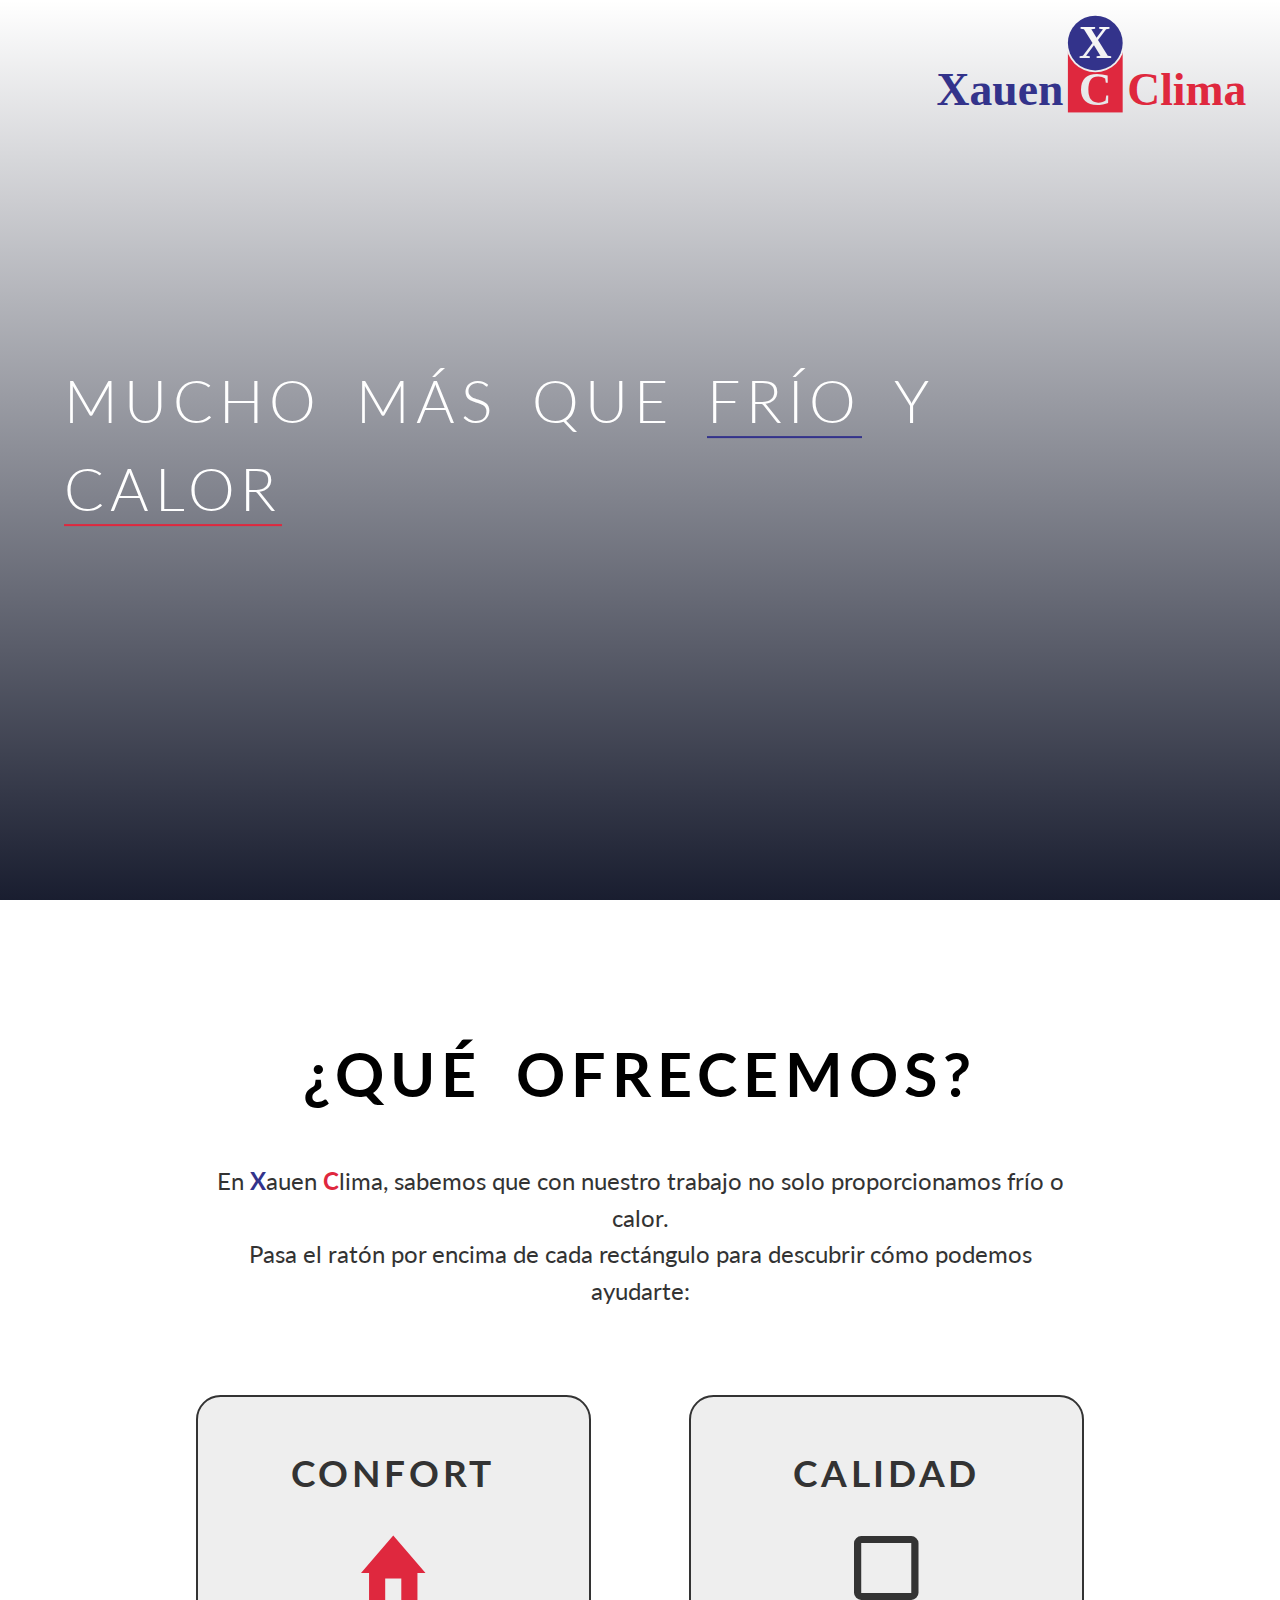
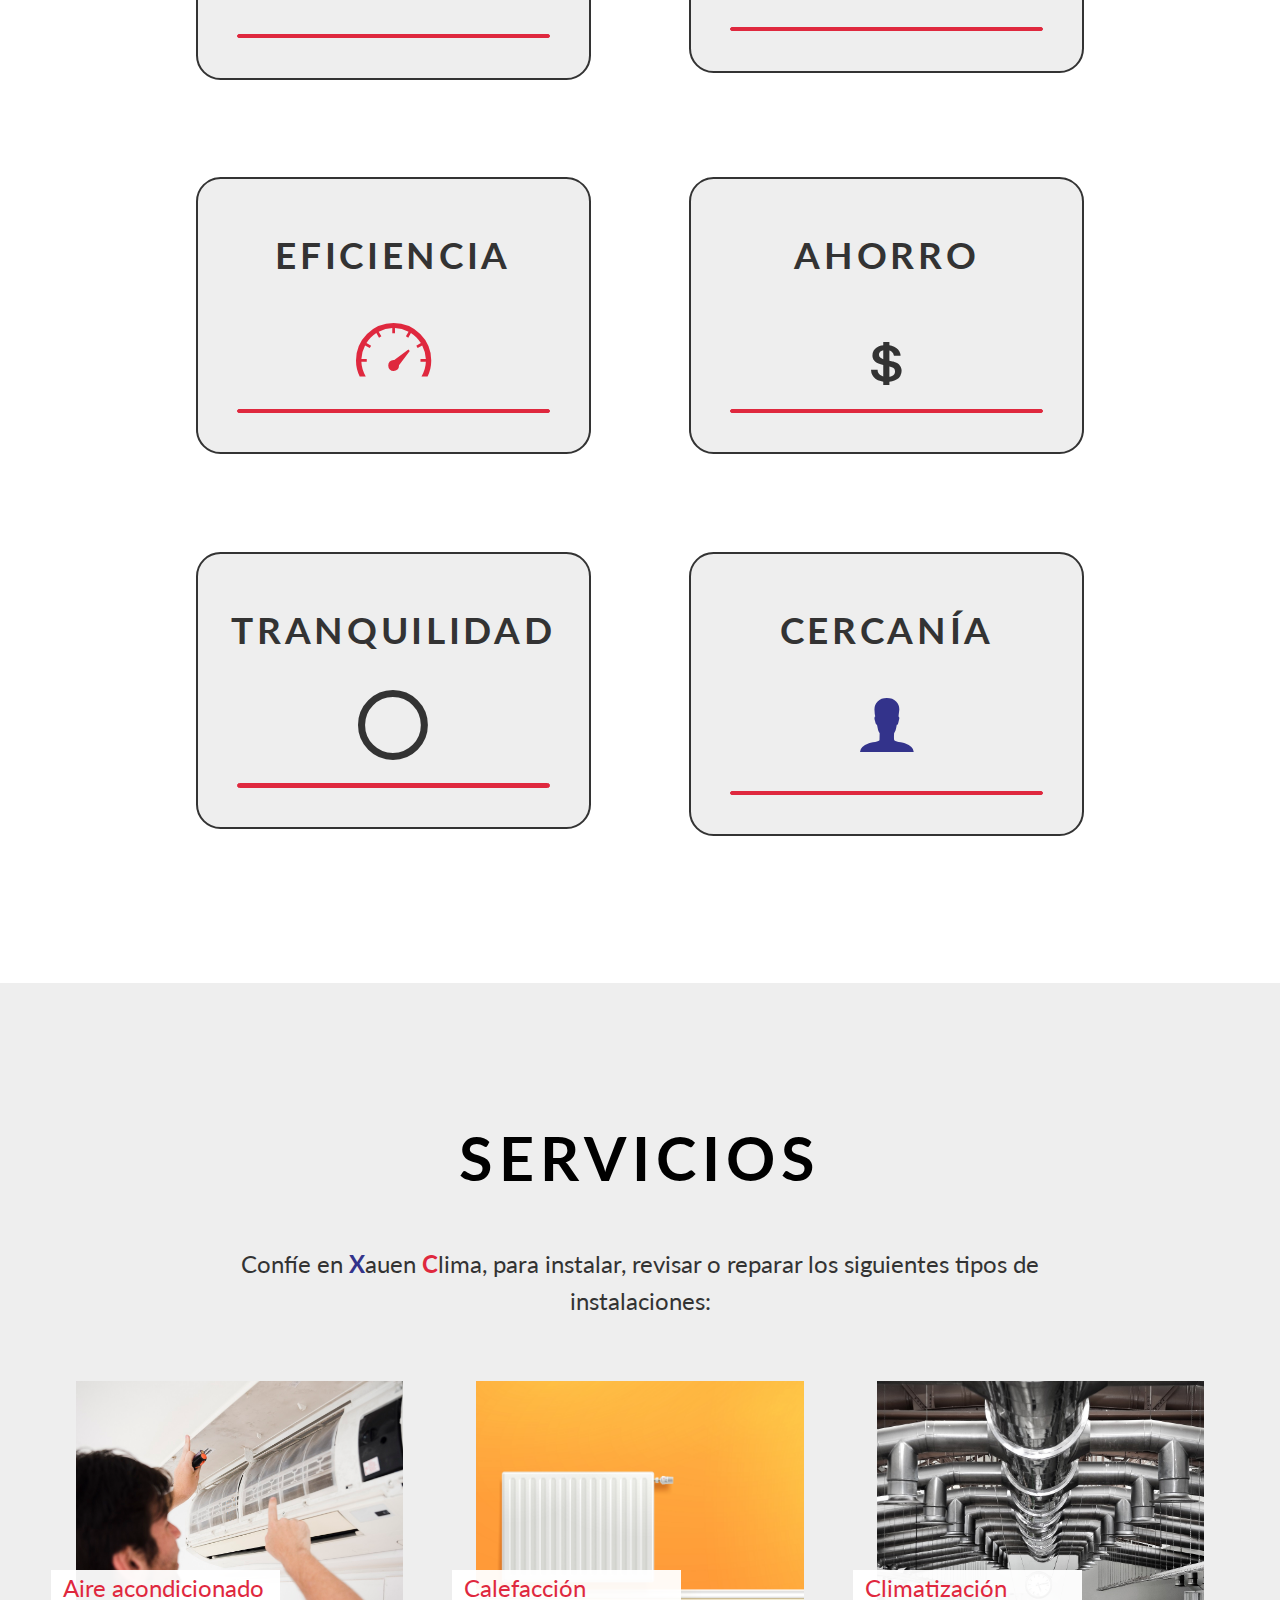
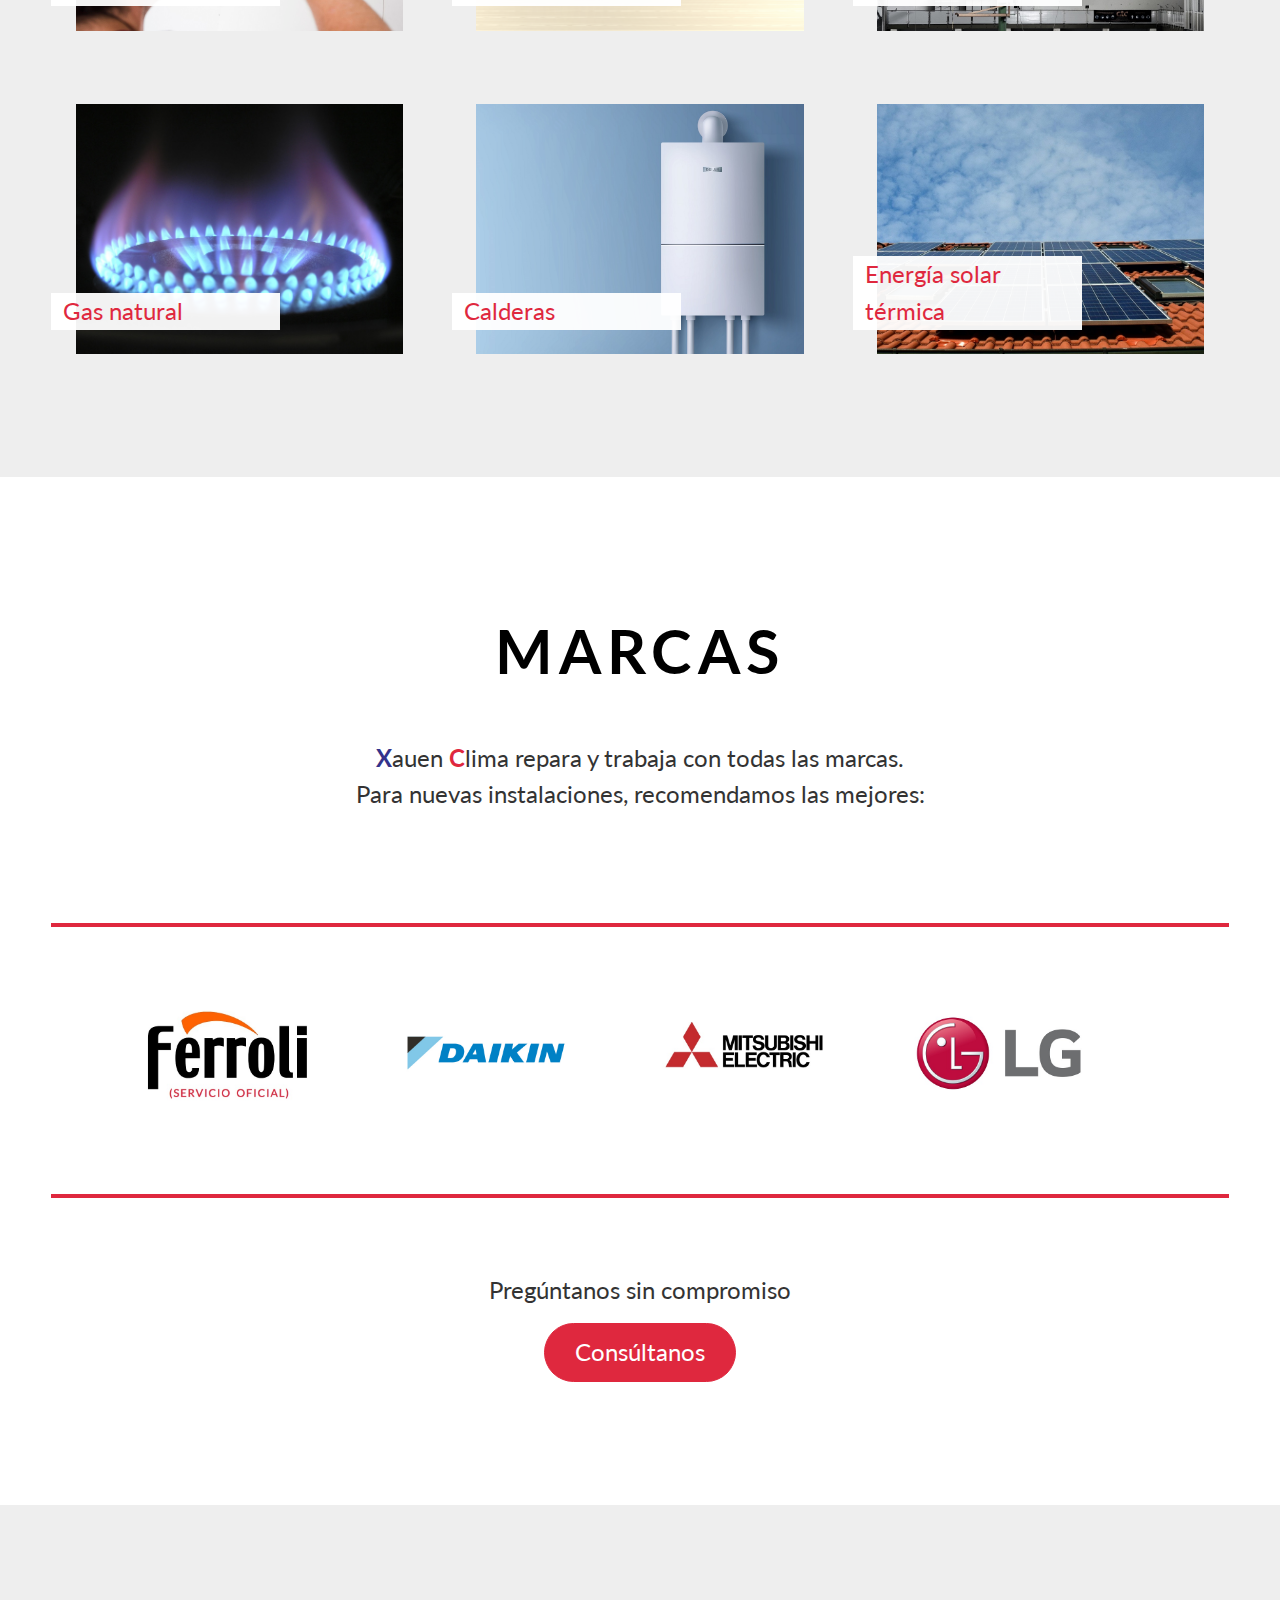
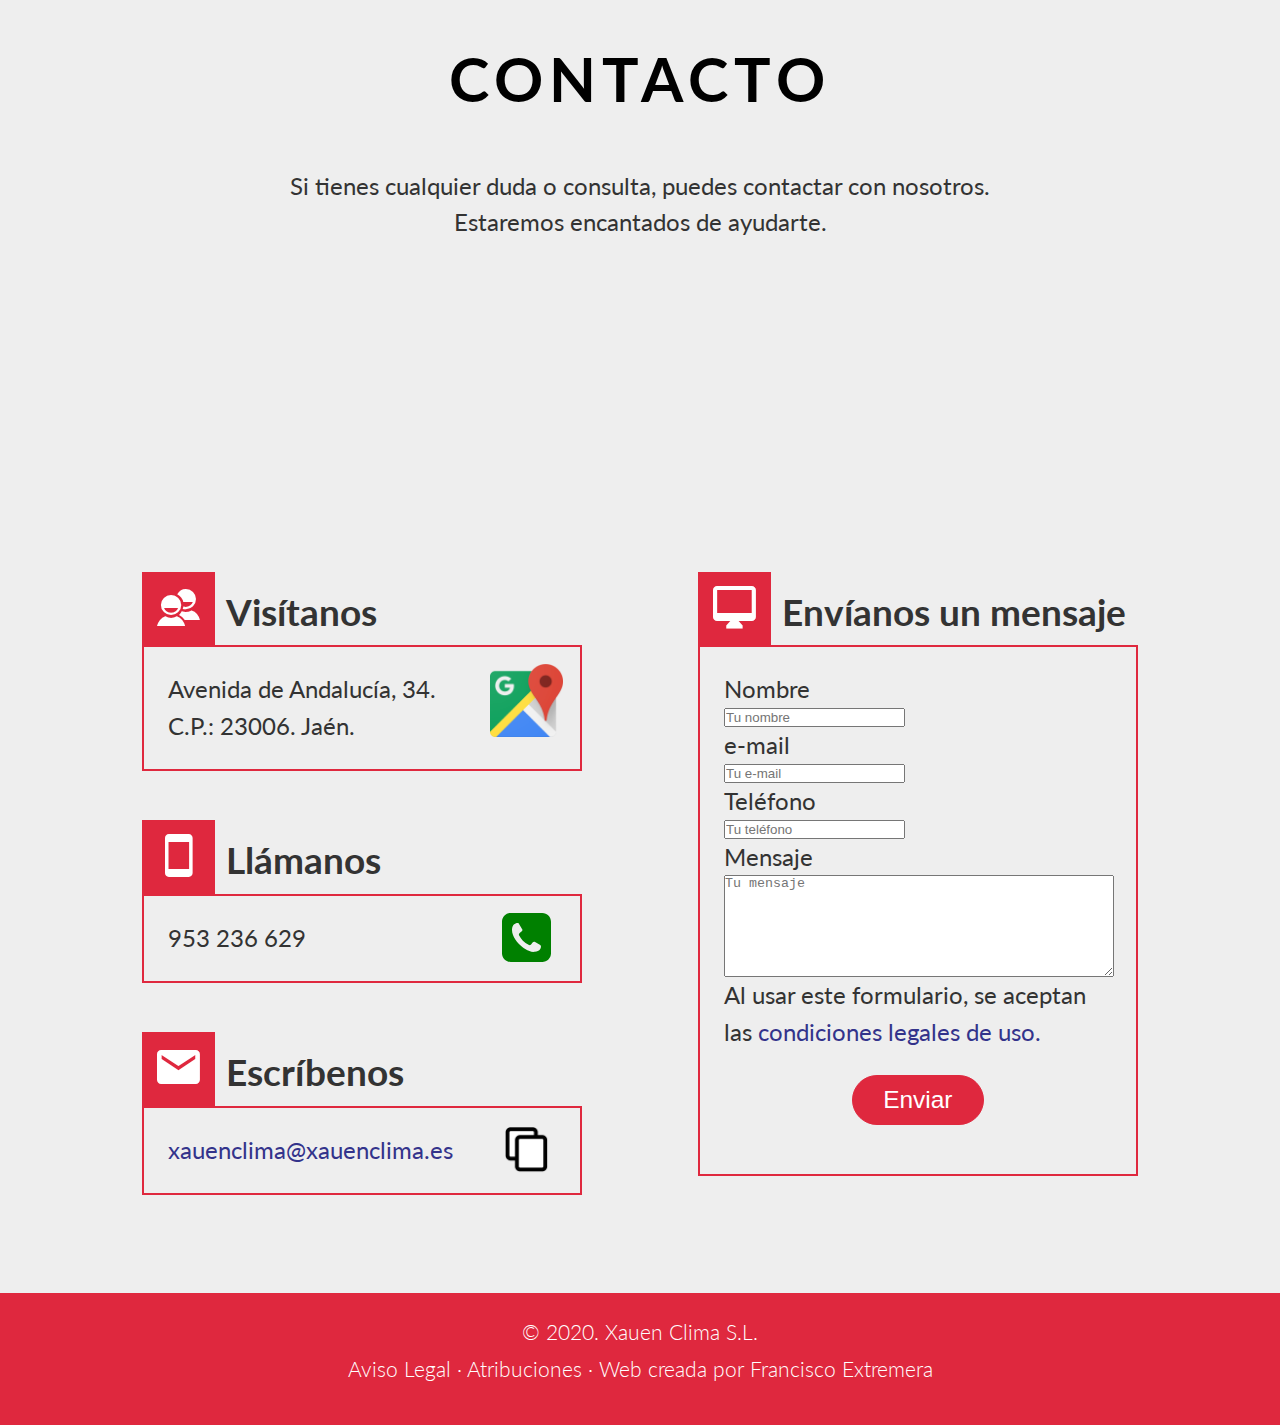
==== index.html @ b2fbb281 "Initial upload" ====
<!DOCTYPE html>
<html lang="es" dir="ltr">

<head>
  <meta charset="utf-8">
  <meta name="viewport" content="width=device-width, initial-scale=1.0">
  <meta name="author" content="Francisco Extremera">
  <meta name="description" content="Xauen Clima: Instalación, reparación, revisión y mantenimiento de instalaciones de aire acondicionado y calefacción en Jaén">

  <title>Xauen Clima: Instalación, reparación, revisión y mantenimiento de instalaciones de aire acondicionado y calefacción en Jaén capital</title>
  <!-- Favicon -->
  <link rel="icon" type="image/png" href="img/favicon.png">
  <!-- Google Fonts -->
  <link href="https://fonts.googleapis.com/css?family=Lato:100,300,300i,400&display=swap" rel="stylesheet">
  <!-- ionicons CSS -->
  <link rel="stylesheet" type="text/css" href="vendors/css/ionicons.min.css">
  <!-- Slick slideshow -->
  <link rel="stylesheet" type="text/css" href="vendors/slick/slick.css" />
  <!-- Slick slideshow new theme -->
  <link rel="stylesheet" type="text/css" href="vendors/slick/slick-theme.css" />
  <!-- own CSS -->
  <link rel="stylesheet" href="styles.css">
  <!-- Hero image depending on date -->
  <script type="text/javascript" src="scriptOnLoad.js"></script>


</head>

<body>
  <nav id="nav-menu-button">
    <i class="ion-navicon-round"></i>
  </nav>
  <nav id="main-nav">
    <div id="nav-close-button">
      <i class="ion-close-round"></i>
    </div>
    <ul>
      <li class="nav-logo"><a href="index.html"><img src="img/logo.svg" alt="Xauen Clima logo"></a></li>
      <li><a href="index.html#we-offer">QUÉ OFRECEMOS</a></li>
      <li><a href="index.html#services">SERVICIOS</a></li>
      <li><a href="index.html#brands">MARCAS</a></li>
      <li><a href="index.html#contact">CONTACTO</a></li>
    </ul>
  </nav>

  <header id="header">
    <h1>
      <a href="index.html">
        <img class="logo" src="img/logo.svg" alt="Xauen Clima logo">
      </a>
    </h1>

    <div class="hero-text-box">
      <h2>MUCHO MÁS QUE <span class="underline-blue">FRÍO</span> Y <span class="underline-red">CALOR</span><br>
      </h2>
    </div>
  </header>

  <noscript>
    <!-- Default hero image if JS is not supported -->
    <style>
      header {
        background-image: -webkit-linear-gradient(rgba(0, 0, 0, 0), rgba(0, 0, 0, 0.9)), url(img/hero.jpg);
        background-image: -o-linear-gradient(rgba(0, 0, 0, 0), rgba(0, 0, 0, 0.9)), url(img/hero.jpg);
        background-image: linear-gradient(rgba(0, 0, 0, 0), rgba(0, 0, 0, 0.9)), url(img/hero.jpg);
      }
    </style>
  </noscript>

  <section id="we-offer" class="section we-offer">
    <div class="section-header">
      <h2>¿QUÉ OFRECEMOS?</h2>
      <p>En <span class="x-blue">X</span>auen <span class="c-red">C</span>lima, sabemos que con nuestro trabajo no solo proporcionamos frío o calor.<br>
        <span class="only-desktop">Pasa el ratón por encima de cada rectángulo para descubrir cómo podemos ayudarte:</span>
        <span class="only-mobile">Haz click en cada rectángulo para descubrir cómo podemos ayudarte:</span>
      </p>
    </div>
    <div class="section-content">
      <div class="feature">

        <div class="feature-fixed">
          <div class="feature-title">
            <h3>CONFORT</h3>
          </div>
          <div class="feature-icon">
            <i class="ion-thermometer icon-0 icon-growing icon-dummy"></i>
            <i id="home-icon" class="ion-home icon-big icon-red icon-to-blue"></i>
            <i class="ion-thermometer icon-0 icon-growing"></i>
          </div>
        </div>

        <div class="feature-description">
          <p>Podemos ayudarte a conseguir una temperatura y humedad adecuadas en tu hogar para que tú y tu familia os sentais bien en casa.</p>

        </div>

        <a class="btn btn-line btn-red" href="index.html#contact">Consúltanos</a>
      </div>
      <div class="feature">

        <div class="feature-fixed">
          <div class="feature-title">
            <h3>CALIDAD</h3>
          </div>
          <div class="feature-icon">
            <i class="ion-android-happy icon-big icon-dummy"></i>
            <i class="ion-android-checkbox-outline-blank icon-big icon-disappearing"></i>
            <i class="ion-android-checkbox-outline icon-big icon-green icon-appearing"></i>
          </div>
        </div>

        <div class="feature-description">
          <p>No solo ofreciéndote equipos y elementos de las mejores marcas sino también realizando la mejor instalación posible de los mismos.</p>
        </div>

        <a class="btn btn-line btn-red" href="index.html#contact">Consúltanos</a>
      </div>

      <div class="feature">

        <div class="feature-fixed">
          <div class="feature-title">
            <h3>EFICIENCIA</h3>
          </div>
          <div class="feature-icon">
            <i class="ion-speedometer icon-big icon-red icon-to-green"></i>
          </div>
        </div>

        <div class="feature-description">
          <p>Poniendo a punto tu instalación, conseguiremos mejorar su capacidad de funcionamiento. Notarás la diferencia y además evitarás futuras averías.</p>
        </div>

        <a class="btn btn-line btn-red" href="index.html#contact">Consúltanos</a>
      </div>

      <div class="feature">

        <div class="feature-fixed">
          <div class="feature-title">
            <h3>AHORRO</h3>
          </div>
          <div class="feature-icon">
            <i class="ion-social-usd icon-big icon-dummy"></i>
            <i class="ion-social-usd icon-small icon-growing icon-to-green"></i>
            <i class="ion-social-usd icon-big icon-dummy"></i>
          </div>
        </div>

        <div class="feature-description">
          <p>Ajustamos nuestros precios. Además, te ofrecemos la solución que más se adapte a tus necesidades, no la que sea mas cara.</p>
        </div>

        <a class="btn btn-line btn-red" href="index.html#contact">Consúltanos</a>
      </div>

      <div class="feature">

        <div class="feature-fixed">
          <div class="feature-title">
            <h3>TRANQUILIDAD</h3>
          </div>
          <div class="feature-icon">
            <i class="ion-android-happy icon-big icon-dummy"></i>
            <i class="ion-android-radio-button-off icon-big icon-disappearing"></i>
            <i class="ion-android-happy icon-big icon-green icon-appearing"></i>
          </div>
        </div>

        <div class="feature-description">
          <p>Con nuestra larga experiencia en el sector podrás estar seguro de que no habrá sorpresas desagradables. Confía en nosotros.</p>

        </div>
        <a class="btn btn-line btn-red" href="index.html#contact">Consúltanos</a>
      </div>

      <div class="feature">



        <div class="feature-fixed">
          <div class="feature-title">
            <h3>CERCANÍA</h3>
          </div>
          <div class="feature-icon">
            <i class="ion-ios-person icon-0 icon-growing"></i>
            <i class="ion-ios-person icon-big icon-blue icon-to-green"></i>
            <i class="ion-ios-person icon-0 icon-growing"></i>
          </div>
        </div>
        <div class="feature-description">
          <p>Siempre dispuestos a aconsejar a nuestros clientes sobre la mejor opción. Hablamos tu mismo idioma. Compruébalo.</p>
        </div>

        <a class="btn btn-line btn-red" href="index.html#contact">Consúltanos</a>
      </div>

    </div>
  </section>

  <section id="services" class="section services">
    <div class="section-header">
      <h2>SERVICIOS</h2>
      <p>Confíe en <span class="x-blue">X</span>auen <span class="c-red">C</span>lima, para instalar, revisar o reparar los siguientes tipos de instalaciones:</p>
    </div>
    <div class="section-content">

      <div class="grid">
        <div class="module a-a">
          <div class="service">
            <p>Aire acondicionado</p>
          </div>
        </div>

        <div class="module heating">
          <div class="service">
            <p>Calefacción</p>
          </div>
        </div>

        <div class="module clima">
          <div class="service">
            <p>Climatización</p>
          </div>
        </div>

        <div class="module gas">
          <div class="service">
            <p>Gas natural</p>
          </div>
        </div>

        <div class="module boiler">
          <div class="service">
            <p>Calderas</p>
          </div>
        </div>

        <div class="module solar">
          <div class="service">
            <p>Energía solar térmica</p>
          </div>
        </div>
      </div>
    </div>
  </section>

  <section id="brands" class="section brands">
    <div class="section-header">
      <h2>MARCAS</h2>
      <p><span class="x-blue">X</span>auen <span class="c-red">C</span>lima repara y trabaja con todas las marcas.<br>
        Para nuevas instalaciones, recomendamos las mejores:</p>
    </div>

    <div class="section-content">
      <div class="slideshow">

        <div class="slide"><img class="brand-logo" src="img/fujitsu.jpg" alt="Fujitsu logo"></div>
        <div class="slide"><img class="brand-logo" src="img/ferroli.jpg" alt="Ferroli logo"></div>
        <div class="slide"><img class="brand-logo" src="img/daikin.jpg" alt="Daikin logo"></div>
        <div class="slide"><img class="brand-logo" src="img/mitsubishi-electric.jpg" alt="Mitsubishi Electric logo"></div>
        <div class="slide"><img class="brand-logo" src="img/lg.jpg" alt="LG logo"></div>
        <div class="slide"><img class="brand-logo" src="img/carrier.jpg" alt="Carrier logo"></div>
        <div class="slide"><img class="brand-logo" src="img/saunier-duval.jpg" alt="Saunier Duval logo"></div>
        <div class="slide"><img class="brand-logo" src="img/panasonic.jpg" alt="Panasonic logo"></div>
      </div>
    </div>
    <div class="section-footer">
      <p>Pregúntanos sin compromiso</p>
      <a class="btn btn-red" href="index.html#contact">Consúltanos</a>
    </div>
  </section>

  <section id="contact" class="section contact">
    <div class="section-header">
      <h2>CONTACTO</h2>
      <p>Si tienes cualquier duda o consulta, puedes contactar con nosotros.<br>
        Estaremos encantados de ayudarte.</p>
    </div>
    <div class="section-image">
    </div>
    <div class="section-content">
      <div class="contact-column">
        <div class="contact-cell">
          <div class="icon-contact">
            <i class="ion-android-contacts"></i>
          </div>
          <h3>Visítanos</h3>
          <p><a href="https://goo.gl/maps/VbfZpNz943VgSYpc6" target="_blank"><img class="icon-maps" src="img/google-maps.png" alt="Ver en Google Maps" title="Ver en Google Maps"></a>
            Avenida de Andalucía, 34.<br>C.P.: 23006. Jaén.</p>
        </div>
        <div class="contact-cell">
          <div class="icon-contact">
            <i class="ion-android-phone-portrait"></i>
          </div>
          <h3>Llámanos</h3>
          <p><a href="tel:+34953236629"><img class="icon-phone" src="img/phone.svg" alt="Marcar teléfono" title="Marcar teléfono"></a>
            953 236 629</p>
        </div>
        <div class="contact-cell">
          <div class="icon-contact">
            <i class="ion-android-mail"></i>
          </div>
          <h3>Escríbenos</h3>
          <p>
            <a href="mailto:xauenclima@xauenclima.es"><span id="contactEmail">xauenclima@xauenclima.es</span></a>
            <img class="icon-copy copyEmail" src="img/copy.png" alt="Copiar al portapapeles" title="Copiar al portapapeles">
            <span id="copySuccessMessage" class="copyMessage copyMessageHidden"><br>(El correo se ha copiado al portapapeles)</span>
            <span id="copyErrorMessage" class="copyMessage copyMessageHidden"><br>(Ha habido un error, el correo no se ha copiado)</span>
          </p>



        </div>
      </div>
      <div class="contact-column">
        <div class="contact-cell">
          <div class="icon-contact">
            <i class="ion-android-desktop"></i>
          </div>
          <h3>Envíanos un mensaje</h3>
          <form class="form" action="mailer.php" method="post">
            <label for="name">Nombre</label>
            <input type="text" name="name" id="name" placeholder="Tu nombre" required>
            <label for="email">e-mail</label>
            <input type="email" name="email" id="email" placeholder="Tu e-mail" required>
            <label for="phone">Teléfono</label>
            <input type="tel" name="phone" id="phone" placeholder="Tu teléfono" required>
            <label>Mensaje</label>
            <textarea name="message" id="message" placeholder="Tu mensaje"></textarea>
            <span>Al usar este formulario, se aceptan las </span><a href="legal.html" target="_blank">condiciones legales de uso.</a>
            <input type="submit" value="Enviar">
          </form>
        </div>
      </div>
    </div>
    <div class="section-footer">
    </div>
  </section>


  <footer class="footer">
    <p class="copyright">© 2020. Xauen Clima S.L.</p>

    <span class="no-wrap"><a href="legal.html" target="_self">Aviso Legal</a></span>
    <span>·</span>
    <span class="no-wrap"><a href="attributions.html" target="_self">Atribuciones</a></span>
    <span>·</span>
    <span class="no-wrap">Web creada por <a href="http://www.franciscoextremera.com" target="_blank">Francisco Extremera</a></span>
  </footer>

  <script src="https://code.jquery.com/jquery-2.2.0.min.js" type="text/javascript"></script>
  <script src="vendors/slick/slick.js" type="text/javascript" charset="utf-8"></script>
  <script src="vendors/waypoints/jquery.waypoints.min.js" type="text/javascript"></script>
  <script src="vendors/clipboard/clipboard.min.js" type="text/javascript"></script>
  <script src="script.js" type="text/javascript"></script>

</body>


</html>
---- styles.css ----
/*

Blue: RGB(51,51,139)
Red: RGB(223,40,62)

font-family: 'Merriweather', serif;
font-family: 'Open Sans', sans-serif;
*/
/* --------------------------------------------------------- */
/* BASIC SETUP */
/* --------------------------------------------------------- */
* {
  margin: 0;
  padding: 0;
}

html,
body {
  background-color: #fff;
  color: #333;
  font-family: 'Lato', 'Arial', sans-serif;
  font-weight: 400;
  line-height: 150%;
  text-rendering: optimizeLegibility;
  overflow-x: hidden;
}

/* Set the font size to go between being 16px on a 320px screen to 22px on a 1350px screen */
@media screen and (max-width: 319px) {
  html {
    font-size: 16px;
  }
}

@media screen and (min-width: 320px) {
  html {
    font-size: calc(16px + 6 * ((100vw - 320px) / 680));
  }
}

@media screen and (min-width: 1350px) {
  html {
    font-size: 22px;
  }
}

/* End of font size set */
/* --------------------------------------------------------- */
/* REUSABLE COMPONENTS */
/* --------------------------------------------------------- */
header {
  height: 100vh;
}

.section {
  height: auto;
  min-height: 80vh;
  margin: auto;
}

@media screen and (min-width: 661px) {
  .section {
    padding: 4em 4%;
  }
}

@media screen and (max-width: 660px) {
  .section {
    padding: 7% 4%;
  }
}

.section-header,
.section-footer {
  text-align: center;
  margin: auto;
  max-width: 90vw;
}

.section-header h2 {
  display: inline-block;
  text-align: center;
  color: #000;
  margin: 0.5em;
}

.section-header p {
  width: 75%;
  min-width: 20em;
  padding: 0.5em 0.5em 1.5em;
  margin: auto;
  text-align: center;
}

.section-image {
  height: 10em;
  width: auto;
  background-position: center;
  background-size: cover;
  margin: auto;
  max-width: 1400px;
}

.section-content {
  max-width: 1400px;
  margin: auto;
}

.x-blue {
  color: RGB(51, 51, 139);
  font-weight: bold;
}

.c-red {
  color: RGB(223, 40, 62);
  font-weight: bold;
}

/* -----------------------HEADINGS----------------------- */
h1 {
  margin: 0;
  color: #fff;
  font-size: 2.4em;
  text-align: right;
  line-height: 150%;
  font-weight: 400;
}

h2 {
  margin-top: 0;
  margin-bottom: 1%;
  margin-right: 1%;
  color: #fff;
  font-size: 2.5em;
  text-align: center;
  word-spacing: 0.2em;
  letter-spacing: 0.1em;
}

h2, h3 {
  font-weight: bold;
  line-height: 150%;
}

h3 {
  margin: 0;
  font-size: 1.5em;
}

/* -----------------------PARAGRAPHS----------------------- */
/* -----------------------ICONS----------------------- */
/* -----------------------LINKS----------------------- */
/* -----------------------BUTTONS----------------------- */
.btn,
.form input[type=submit] {
  display: inline-block;
  margin: 15px;
  padding: 10px 30px;
  font-weight: 400;
  text-decoration: none;
  cursor: pointer;
  border-radius: 200px;
  box-shadow: 0 0 0 #efefef;
  overflow: hidden;
  transition: all 0.2s;
}

.btn-red,
.form input[type=submit] {
  border: 1px solid RGB(223,40,62);
  background-color: RGB(223,40,62);
  color: #fff;
}

.btn:hover,
.form input[type=submit]:hover{
  transform: translateY(-0.1em);
}

.btn:hover.btn-red,
.form input[type=submit]:hover {
  box-shadow: 0 0.1em 0.1em RGB(100,10,20);
}

.btn:active,
.form input[type=submit]:hover{
  transform: translateY(-0.05em);
}

.btn:active.btn-red,
.form input[type=submit]:active {
  box-shadow: 0 0.05em 0.05em RGB(100,10,20);
}

/* --------------------------------------------------------- */
/* BARRAS DE NAVEGACION */
/* --------------------------------------------------------- */
nav {
  z-index: 100;
  position: fixed;
  transition: transform 1s;
}

nav ul {
  display: flex;
  justify-content: flex-end;
  align-items: center;
  list-style: none;
  margin: 0;
  padding: 0;
  font-size: 0.7em;
  z-index: 101;
}

nav li {
  padding: 0 1em;
  border: 0.1em solid transparent;
  transition: border 0.5s;
}

nav li:hover {
  border-top: 0.1em solid RGB(51, 51, 139);
  border-bottom: 0.1em solid RGB(51, 51, 139);
}

.nav-logo:hover {
  border-top: 0.1em solid transparent;
  border-bottom: 0.1em solid transparent;
}

nav a {
  color: #333;
  text-decoration: none;
}

.hidden {
  transform: translateX(-110%);
}

@media screen and (min-width: 661px) {
  nav {
    width: 100%;
    background-color: rgba(255, 255, 255, 0.98);
    box-shadow: 0 0.2em 0.2em #efefef;
  }

  nav img {
    height: 3em;
    transition: transform 0.2s;
  }

  nav img:hover{
    transform: translateY(0.25em);
  }

  nav img:active{
    transform: translateY(0.5em);
  }

  .shown-top {
    transform: translateX(0);
  }

  .nav-logo {
    margin-right: auto;
  }

  #nav-menu-button,
  #nav-close-button {
    display: none;
  }
}

@media screen and (max-width: 660px) {
  nav {
    background-color: #fff;
    top: 0.5em;
    left: 0.5em;
    border: 0.5vmin solid black;
    border-radius: 0.5em;
  }

  #nav-menu-button,
  #nav-close-button {
    background-color: #fff;
    display: flex;
    align-items: center;
    justify-content: center;
    width: 2em;
    height: 2em;
    border-radius: 50%;
    border: none;
    font-size: 2em;
    cursor: pointer;
    transition: background-color 0.2s, color 0.2s;
  }

  #nav-menu-button {
    position: fixed;
    top: 0.5em;
    left: 0.5em;
    z-index: 90;
    box-shadow: 0 0 1em RGB(51, 51, 139);
    color: RGB(51, 51, 139);
  }

  #nav-close-button {
    margin-left: auto;
    color: RGB(225, 10, 32);
    float: right;
  }

  #nav-menu-button:hover,
  #nav-close-button:hover {
    color: #fff;
  }

  #nav-menu-button:hover {
    background-color: RGB(51, 51, 139);
  }

  #nav-close-button:hover {
    background-color: RGB(225, 10, 32);
  }

  nav ul {
    display: flex;
    flex-direction: column;
    z-index: 101;
    align-items: flex-start;
    list-style: none;
    margin: 0;
    font-size: 6vmin;
    padding: 0.5em;
    padding-right: 0;
    line-height: 6vmin;
  }

  nav li {
    padding: 0.5em;
  }

  nav img {
    width: 8em;
  }

  .shown-side {
    transform: translateX(0);
  }

  .nav-logo {
    margin-bottom: auto;
    display: inline-block;
  }
}

/* --------------------------------------------------------- */
/* HEADER */
/* --------------------------------------------------------- */
header {
  /* background-image: linear-gradient(rgba(0, 0, 0, 0), rgba(0, 0, 0, 0.9)), url(img/hero.jpg); */
  background-size: cover;
  background-position: right;
  background-attachment: fixed;
  position: relative;
  height: 100vh;
}

.cold-season{
  background-image: linear-gradient(rgba(0, 0, 0, 0), rgba(10, 0, 0, 0.9)), url(img/hero-winter.jpg);
}

.hot-season{
  background-image: linear-gradient(rgba(0, 0, 0, 0), rgba(0, 5, 25, 0.9)), url(img/hero-summer.jpg);

}

.logo {
  top: 0;
  right: 0;
  width: auto;
  margin: 0.2em;
  max-width: 50vw;
  max-height: 15vh;
  transition: all 1s;
}

/* .logo:hover {
  position: absolute;
  top: 0;
  left:0;
  margin:0.1em;
  height: 1em;
} */
.hero-text-box {
  position: absolute;
  width: 75%;
  top: 50%;
  left: 5%;
  transform: translate(0, -50%);
}

header h2 {
  font-size: 2.4em;
  font-weight: 300;
  text-align: left;
}

.underline-blue {
  border-bottom: solid 0.05em RGB(51, 51, 139);
}

.underline-red {
  border-bottom: solid 0.05em RGB(223, 40, 62);
}

/* --------------------------------------------------------- */
/* QUE OFRECEMOS */
/* --------------------------------------------------------- */

@media screen and (max-width: 972px) {
  .only-desktop {
    display: none;
  }
}


@media screen and (min-width: 973px) {
  .only-mobile {
    display: none;
  }
}

  .we-offer .section-content {
    display: flex;
    flex-direction: row;
    flex-wrap: wrap;
    justify-content: center;
    align-items: flex-start;
  }

  .feature {
    display: flex;
    flex-direction: column;
    flex-basis: 14em;
    text-align: center;
    margin: 2em;
    padding: 1em;
    border-radius: 1em;
    border: solid 0.1em #333;
    background-color: #eee;
    box-shadow: 0 0 0 #ddd;
    transition: box-shadow 0.2s, transform 0.2s;
  }

  .feature:hover {
    /* background-color: #eee; */
    transform: scale(1.1);
    box-shadow: 0.3em 0.3em 0.3em #ddd;
  }

  .feature-title {
    text-align: center;
    padding: 1em 0;
    color: inherit;
    transition: font-weight 0.5s;
    letter-spacing: 0.15em;
  }

  .feature-description {
    text-align: justify;


    max-height: 0;
    transition: max-height 1s;
    overflow: hidden;
  }

  .feature:hover .feature-description{
    max-height: 100vh;
  }

  .feature-description p {
    text-align: justify;
    font-size: 0.8em;
    margin: 1em 0;
    transition: opacity 0.2s 1s;
  }

  .feature:hover .feature-description p {
    display:block;
    opacity: 1;
  }

  .btn-line {
    max-height: 0.1em;
    padding: 0;
  }

  .feature:hover .btn-line {
    max-height: 100vh;
    padding: 10px 30px;
  }



.feature-icon {
  position: relative;
  height: auto;
  overflow: hidden;
}

.icon-growing {
  transition: font-size 0.2s;
}

.icon-0 {
  font-size: 0;
  display: inline;
}

.feature:hover .icon-0 {
  font-size: 200%;
  display: inline;
}

.icon-small {
  font-size: 200%;
  display: inline;
}

.feature:hover .icon-small {
  font-size: 350%;
  display: inline;
}

.icon-big {
  font-size: 350%;
  display: inline;
}

.icon-blue {
  color: RGB(51, 51, 139);
  transition: color 0.2s;
}

.feature:hover .icon-to-red {
  color: RGB(223, 40, 62);
}

.feature:hover .icon-to-blue {
  color: RGB(223, 40, 62);
}

.icon-red {
  color: RGB(223, 40, 62);
  transition: color 0.2s;
}

.feature:hover .icon-to-green {
  color: #2ecc71;
}

.icon-green {
  color: #2ecc71;
}

.icon-dummy {
  opacity: 0;
}

.icon-disappearing {
  position: absolute;
  top: 0;
  left: 50%;
  opacity: 1;
  transform: translateX(-50%);
  transition: opacity 0.2s;
}

.feature:hover .icon-disappearing {
  position: absolute;
  top: 0;
  left: 50%;
  opacity: 0;
  transform: translateX(-50%);
}

.icon-appearing {
  position: absolute;
  top: 0;
  left: 50%;
  transform: translateX(-50%);
  opacity: 0;
  transition: opacity 0.2s;
}

.feature:hover .icon-appearing {
  opacity: 1;
  transform: translateX(-50%);
}



/* --------------------------------------------------------- */
/* SERVICIOS */
/* --------------------------------------------------------- */
#services {
  background-color: #eee;
}

#services .grid {
  /* Grid Fallback */
  display: flex;
  flex-wrap: wrap;
  /* Supports Grid */
  display: grid;
  margin: 1em;
  justify-content: center;
  grid-template-columns: repeat(auto-fill, minmax(300px, 1fr));
  grid-auto-rows: minmax(250px, auto);
  grid-gap: 3em;
}

#services .module {
  /* Demo-Specific Styles */
  position: relative;
  background-size: cover;
  background-position: center;
  grid-auto-flow: dense;
  display: flex;
  align-items: center;
  justify-content: center;
  height: 250px;
  /* Flex Fallback */
  margin-left: 5px;
  margin-right: 5px;
  flex: 1 1 200px;
}

/* If Grid is supported, remove the margin we set for the fallback */
@supports (display: grid) {
  #services .module {
    margin: 0;
  }
}


.a-a {
  background-image: url(img/a-a.jpg);
}

.heating {
  background-image: url(img/heating.jpg);
}

.clima {
  background-image: url(img/clima.jpg);
}

.gas {
  background-image: url(img/gas.jpg);
}

.boiler {
  background-image: url(img/boiler.jpg);
}

.solar {
  background-image: url(img/solar.jpg);
}

.service {
  background-color: rgba(255, 255, 255, 0.95);
  position: absolute;
  bottom: 1em;
  left: -1em;
  width: 70%;
  transition: left 0.5s;
}

#services .module:hover .service {
  left: -0.2em;
}

.service p {
  margin: 0 0 0 0.5em;
  color: RGB(223, 40, 62);
}



/* --------------------------------------------------------- */
/* MARCAS */
/* --------------------------------------------------------- */
.brands-header,
.brands-footer {
  text-align: center;
}

/* Slider */
/* .slick-slide {
  margin: 0px 20px;
}

.slick-slide img {
  width: 100%;
}

.slick-slider {
  position: relative;
  display: block;
  box-sizing: border-box;
  -webkit-user-select: none;
  -moz-user-select: none;
  -ms-user-select: none;
  user-select: none;
  -webkit-touch-callout: none;
  -khtml-user-select: none;
  -ms-touch-action: pan-y;
  touch-action: pan-y;
  -webkit-tap-highlight-color: transparent;
}

.slick-list {
  position: relative;
  display: block;
  overflow: hidden;
  margin: 0;
  padding: 0;
}

.slick-list:focus {
  outline: none;
}

.slick-list.dragging {
  cursor: pointer;
  cursor: hand;
}

.slick-slider .slick-track,
.slick-slider .slick-list {
  -webkit-transform: translate3d(0, 0, 0);
  -moz-transform: translate3d(0, 0, 0);
  -ms-transform: translate3d(0, 0, 0);
  -o-transform: translate3d(0, 0, 0);
  transform: translate3d(0, 0, 0);
}

.slick-track {
  position: relative;
  top: 0;
  left: 0;
  display: block;
}

.slick-track:before,
.slick-track:after {
  display: table;
  content: '';
}

.slick-track:after {
  clear: both;
}

.slick-loading .slick-track {
  visibility: hidden;
}

.slick-slide {
  display: none;
  float: left;
  height: 100%;
  min-height: 1px;
}

[dir='rtl'] .slick-slide {
  float: right;
}

.slick-slide img {
  display: block;
}

.slick-slide.slick-loading img {
  display: none;
}

.slick-slide.dragging img {
  pointer-events: none;
}

.slick-initialized .slick-slide {
  display: block;
}

.slick-loading .slick-slide {
  visibility: hidden;
}

.slick-vertical .slick-slide {
  display: block;
  height: auto;
  border: 1px solid transparent;
}

.slick-arrow.slick-hidden {
  display: none;
} */
.brands .section-content {
  padding: 3em;
  border-top: 0.2em solid RGB(223, 40, 62);
  border-bottom: 0.2em solid RGB(223, 40, 62);
  margin: 3em auto;
}

.brand {
  flex-basis: 14em;
  flex-grow: 0;
  border-radius: 0.3em;
  text-align: center;
  margin: 1em;
  padding: 1em;
  border-radius: 1em;
  border: 0.1em solid transparent;
  transition: background-color 0.2s, transform 0.2s 0.2s, border 0.2s;
}

.brand:hover {
  background-color: #fff;
  border: 0.1em solid RGB(223, 40, 62);
}

.brand-image {
  padding: 0;
  margin: auto;
}

.brand-logo {
  width: 80%;
  transition: transform 0.2s
}

.brand:hover .brand-logo {
  transform: scale(1.1);
}

.brand-name {
  text-align: center;
  padding: 1em;
}

.brands-footer p {
  width: 50%;
  min-width: 20em;
  padding: 1.5em 0;
  margin: auto;
  text-align: center;
}

/* --------------------------------------------------------- */
/* CONTACTO */
/* --------------------------------------------------------- */
.contact {
  background-color: #eee;
}

.contact .section-image {
  background-image: url(img/contact-us.jpg);
}

.contact .section-content {
  display: flex;
  flex-wrap: wrap;
  justify-content: space-evenly;
  align-items: stretch;
}

.contact .section-content h3 {
  display: inline-block;
}

.contact-column {
  flex-basis: 20em;
}

.icon-contact {
  background-color: RGB(223, 40, 62);
  width: 3em;
  height: 3em;
  display: inline-flex;
  margin-right: 0.2em;
  /* margin-top: 1em; */
}

.icon-maps {
  height: 3em;
  float: right;
  margin: -0.3em;
  transition: transform 0.2s;
}

.icon-phone,
.icon-copy {
  height: 2em;
  float: right;
  margin: -0.3em 0.2em;
  cursor: pointer;
  transition: transform 0.2s;
}

.icon-maps:hover,
.icon-phone:hover,
.icon-copy:hover {
  transform: scale(1.2);
}

.contact .section-content i {
  color: #fff;
  font-size: 2em;
  margin: auto;
}

.contact-cell {
  margin: 2em 1em 0 1em;
}

.contact .section-content p,
.form {
  border: solid 0.1em RGB(223, 40, 62);
  padding: 1em;
  margin: 0;
}

.contact  a {
  text-decoration: none;
  color: RGB(51, 51, 139);
  border-bottom: solid 0.1em transparent;
  font-weight: 400;
  transition: border 0.2s;
}

.contact  a:hover {
  border-bottom: solid 0.1em RGB(51, 51, 139);
}

.copyMessage{
  margin: 0;
  font-size: 0.75em;
  font-style: italic;
  display: inline;
  opacity: 1;
  transition: opacity 1s 0.5s;
}

.copyMessage.copyMessageHidden{
  display: none;
  opacity: 0;
}

#copySuccessMessage{
  color: green;
}

#copyErrorMessage{
  color: red;
}

.form label,
.form input,
.form textarea {
  display: block;
}

.form textarea {
  height: 7.5em;
  width: 100%;
}

.form input[type=checkbox] {
  display: inline-block;
}

.form input[type=submit] {
  display: block;
  margin: 1em auto;
  font-size: 100%;
}

/* --------------------------------------------------------- */
/* PIE DE PAGINA */
/* --------------------------------------------------------- */
.footer {
  height: auto;
  min-height: 10vh;
  background-color: RGB(223, 40, 62);
  text-align: center;
  /* display: flex; */
  padding: 1em;
  font-size: 85%;
  font-weight: 300;
}

.footer span {
  margin-top: 0.5em;
  color: #fff;
}

.footer a,
.footer p {
  text-decoration: none;
  color: #fff;
  transition: all 0.2s;
}

.footer a:hover {
  font-weight: bold;
}

.no-wrap {
  white-space: nowrap;
}

/* --------------------------------------------------------- */
/* AVISO LEGAL */
/* --------------------------------------------------------- */
.legal .section-image {
  background-image: url(img/legal.jpg);
}

.legal .section-content {
  text-align: justify;
}

.legal h3 {
  margin-top: 1em;
  margin-left: 3%;
}

.legal p {
  margin: 1em 5%;
}

.legal span {
  color: RGB(51, 51, 139);
}

/* --------------------------------------------------------- */
/* ATRIBUCIONES */
/* --------------------------------------------------------- */

#attributions ul{
  list-style-type: none;
  display: flex;
  flex-direction: row;
  flex-wrap: wrap;
  justify-content: center;
  align-items: flex-start;
}

#attributions li{
  margin-top: 2em;
  text-align: center;
  flex-basis: 18em;
  flex-grow: 1;
}

.img,
.img-description{
  margin: 0 3em;
}

.img{
  height: 200px;
  background-position: center;
  background-size: contain;
  background-repeat: no-repeat;

}

#attributions a{
  text-decoration: none;
  color: RGB(51,51,139);
  border-bottom: solid 0.1em transparent;
  transition: border 0.2s;
}

#attributions a:hover{
  /* text-decoration: underline; */
  border-bottom: solid 0.1em RGB(51,51,139);
}

.img-hero-summer{
  background-image: url(img/hero-summer.jpg);
}

.img-hero-winter{
  background-image: url(img/hero-winter.jpg);
}

.img-contact {
  background-image: url(img/contact-us.jpg);
}

.img-legal {
  background-image: url(img/legal.jpg);
}

.img-a-a {
  background-image: url(img/a-a.jpg);
}

.img-heating {
  background-image: url(img/heating.jpg);
}

.img-clima {
  background-image: url(img/clima.jpg);
}

.img-gas {
  background-image: url(img/gas.jpg);
}

.img-boiler {
  background-image: url(img/boiler.jpg);
}

.img-solar {
  background-image: url(img/solar.jpg);
}
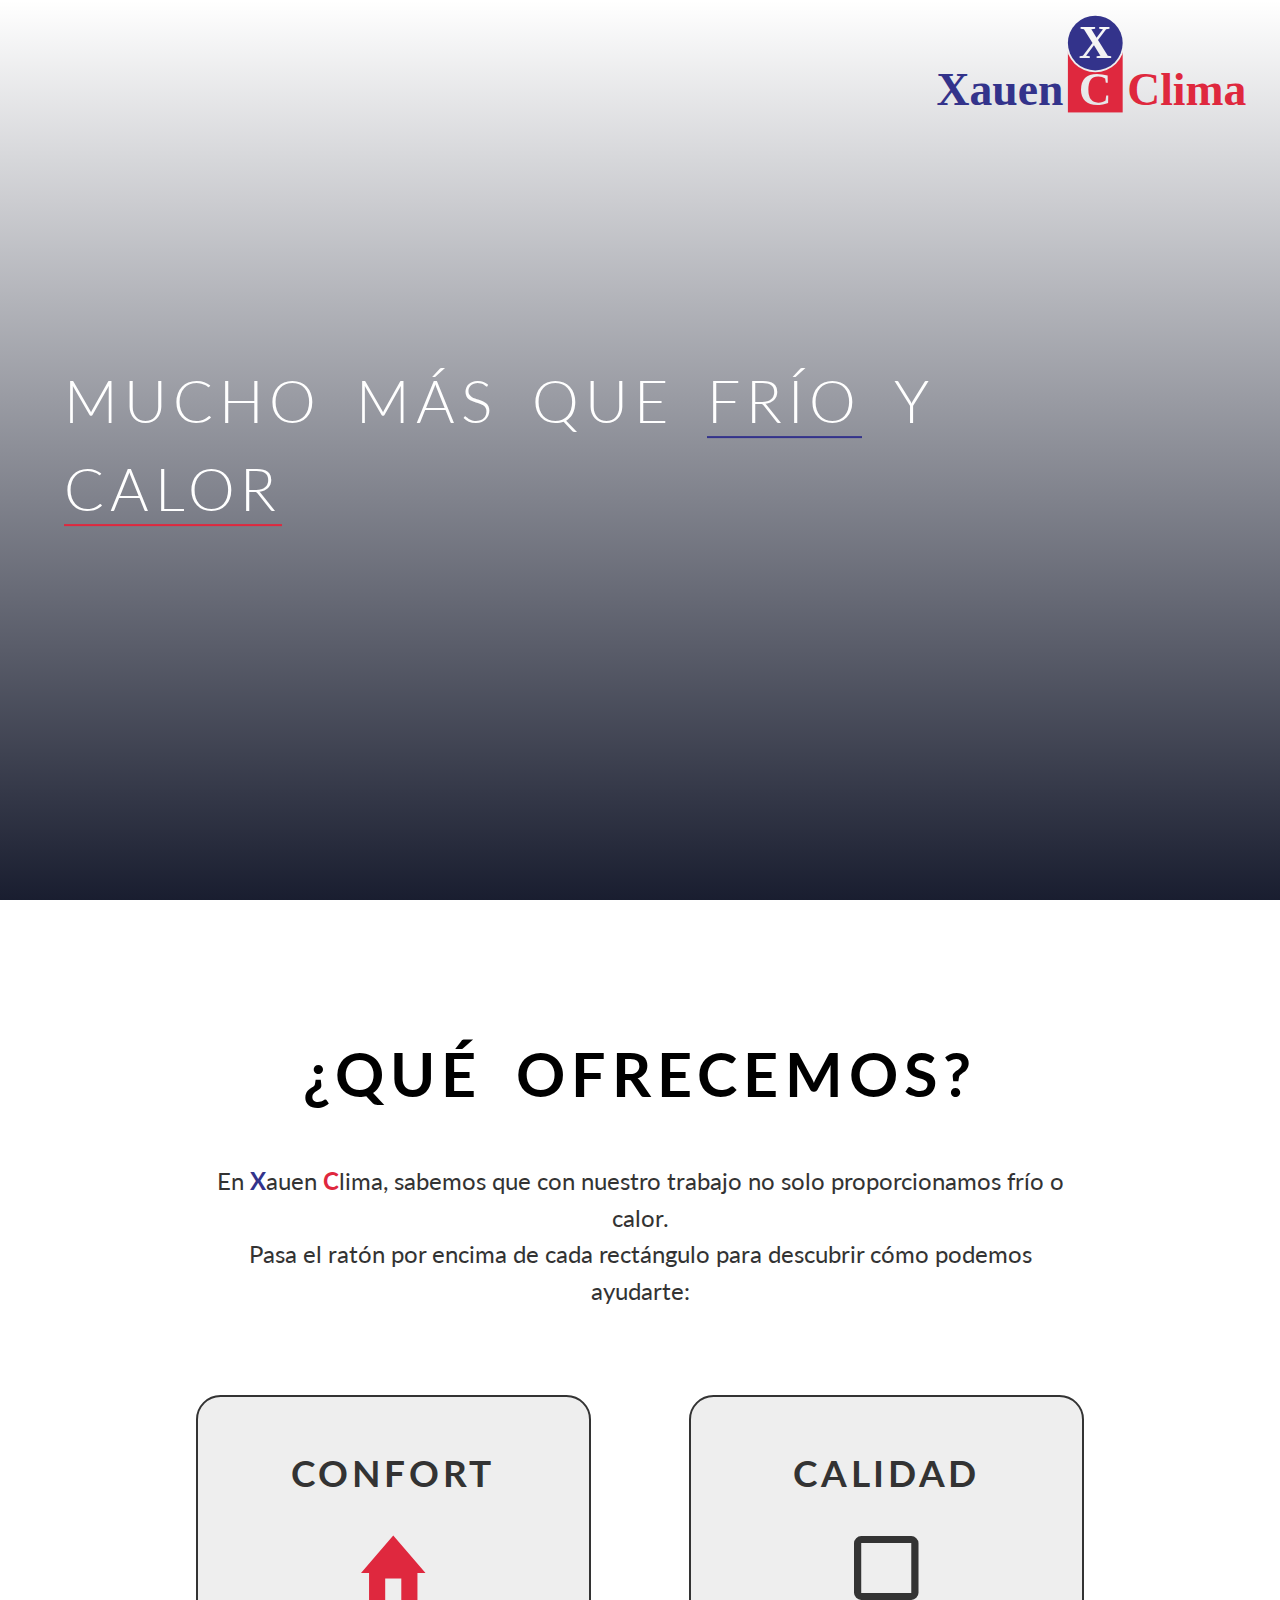
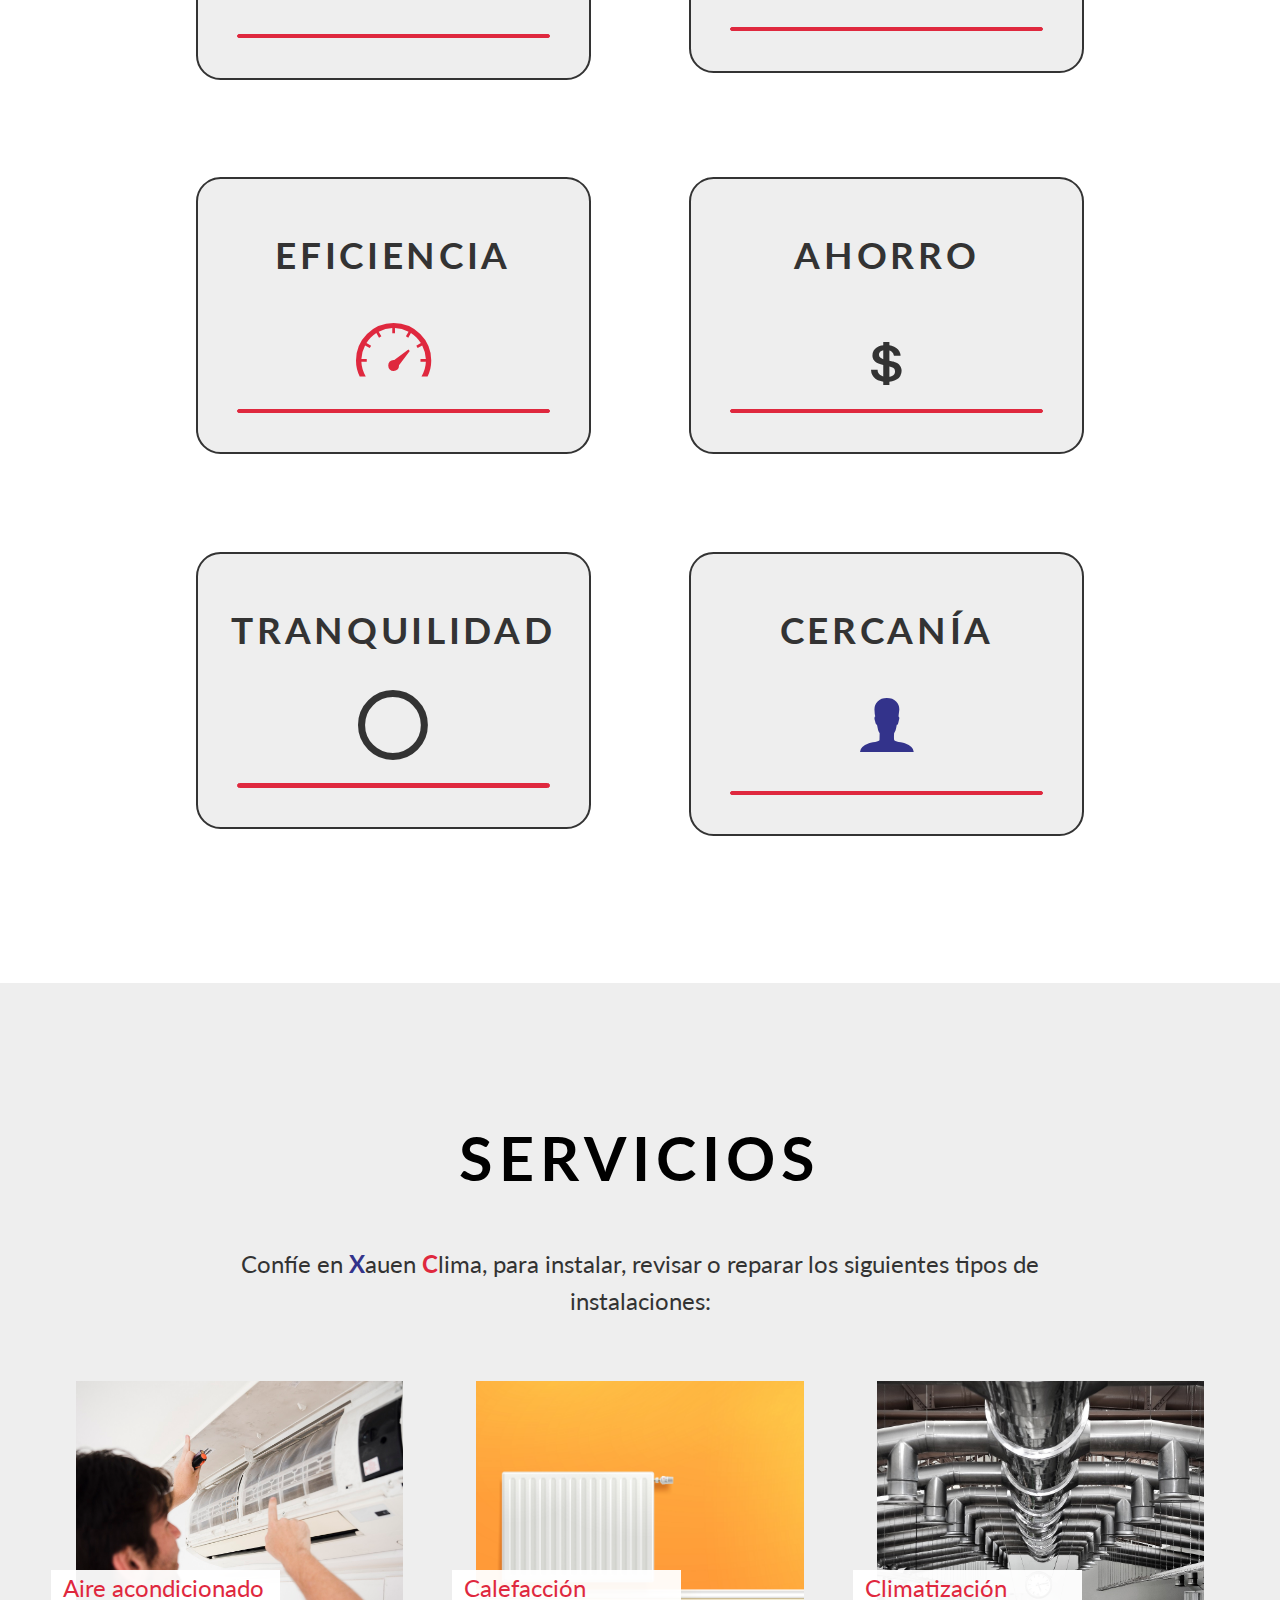
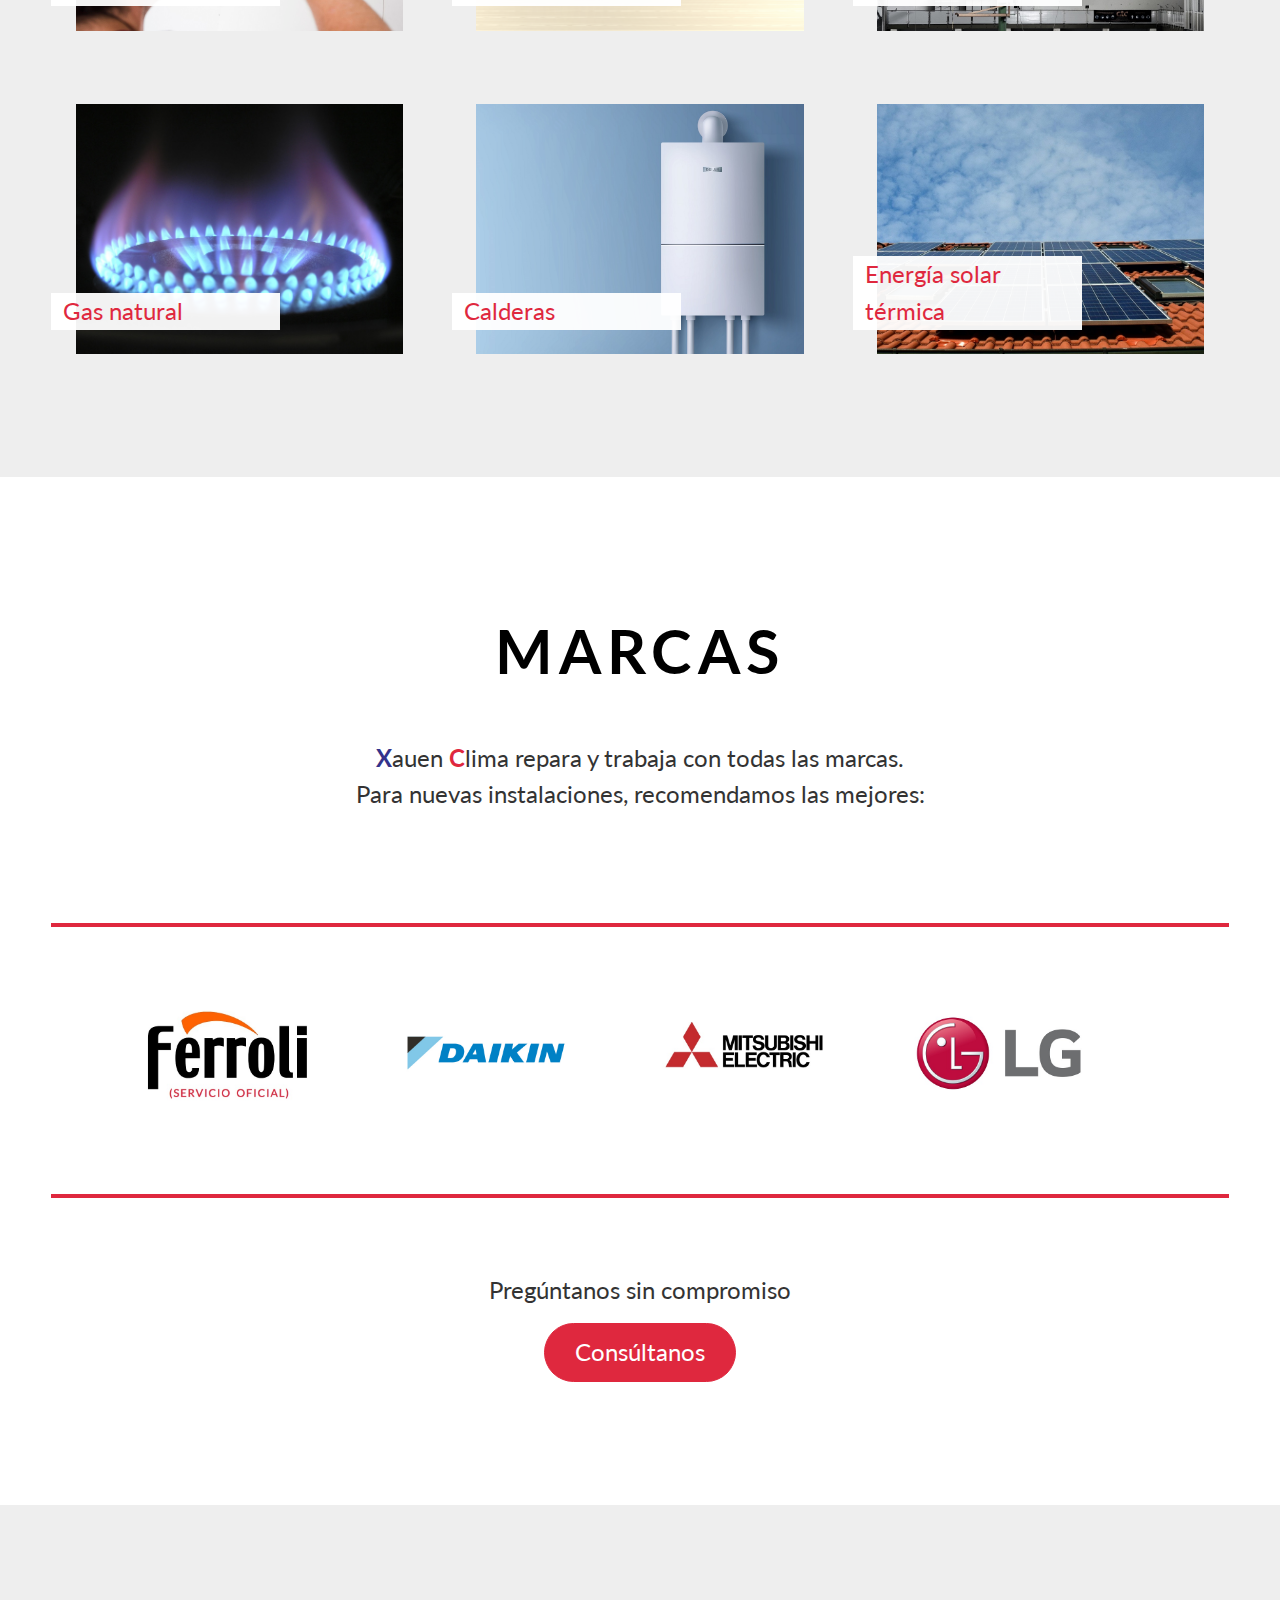
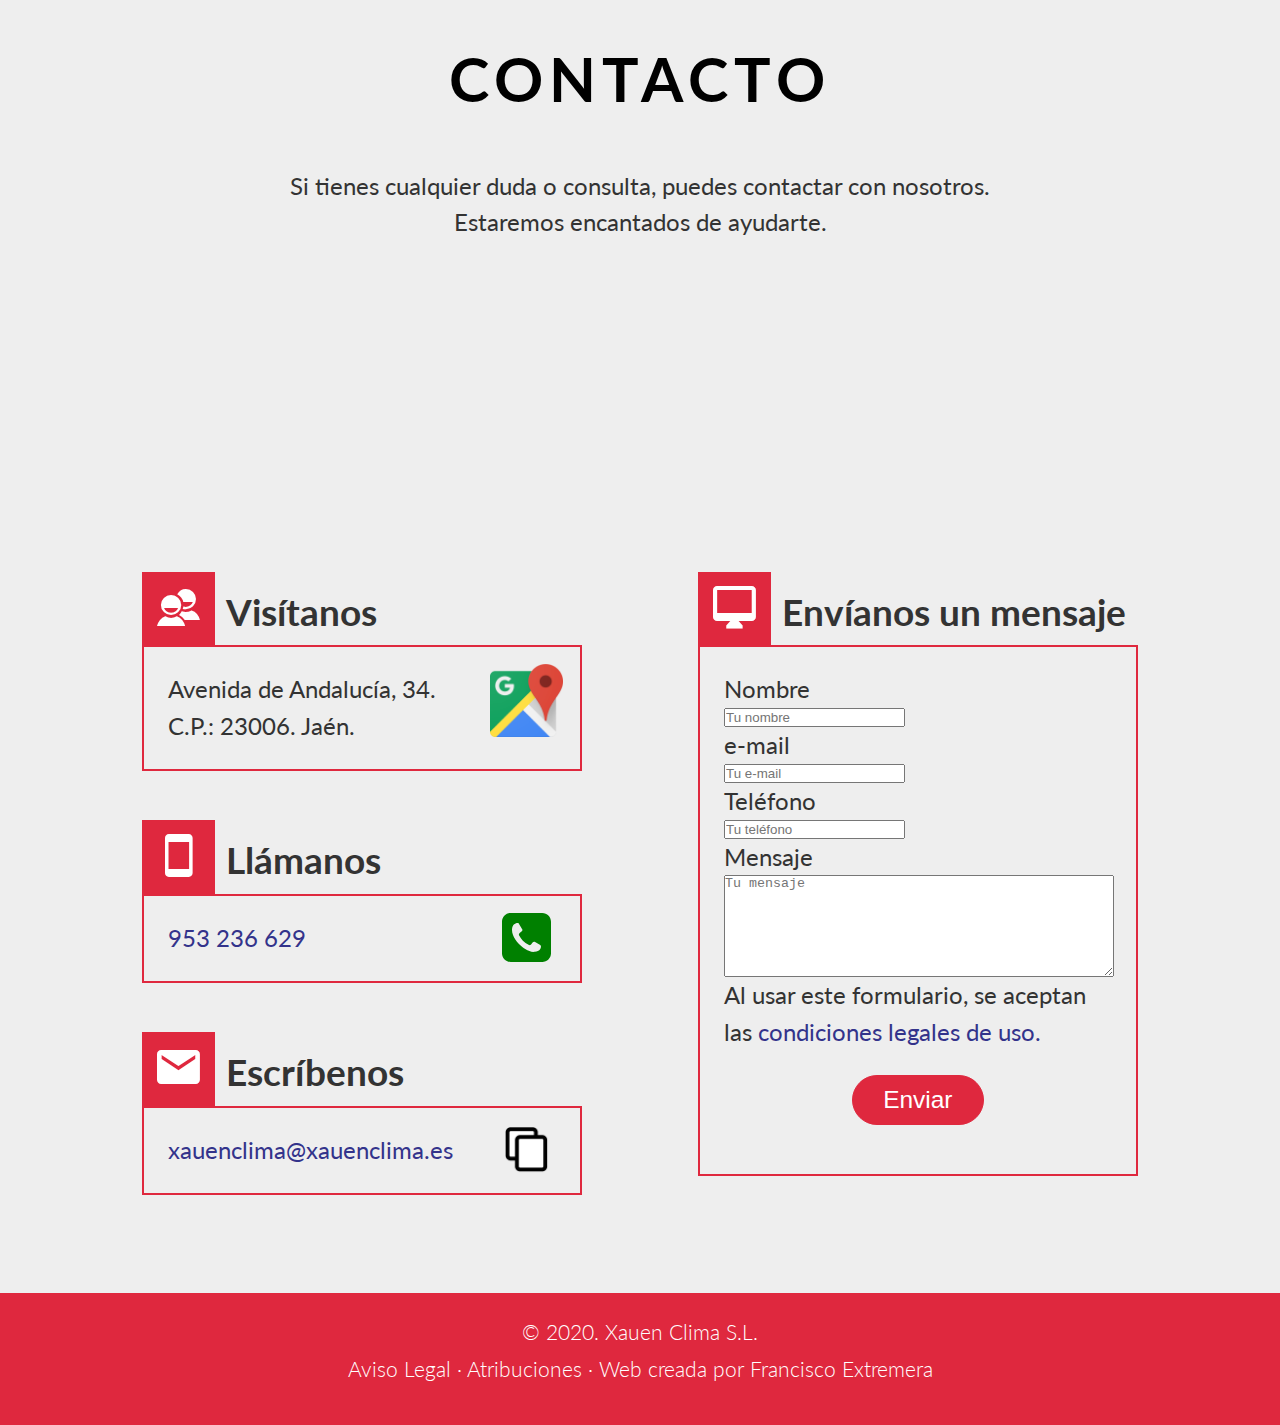
==== commit a7713378: "Link to dial phone number on phone number text" ====
--- a/index.html
+++ b/index.html
@@ -295,7 +295,7 @@
           </div>
           <h3>Llámanos</h3>
           <p><a href="tel:+34953236629"><img class="icon-phone" src="img/phone.svg" alt="Marcar teléfono" title="Marcar teléfono"></a>
-            953 236 629</p>
+            <a href="tel:+34953236629">953 236 629</a></p>
         </div>
         <div class="contact-cell">
           <div class="icon-contact">
--- a/styles.css
+++ b/styles.css
@@ -1,10 +1,6 @@
 /*
-
 Blue: RGB(51,51,139)
 Red: RGB(223,40,62)
-
-font-family: 'Merriweather', serif;
-font-family: 'Open Sans', sans-serif;
 */
 /* --------------------------------------------------------- */
 /* BASIC SETUP */
@@ -167,33 +163,33 @@
 
 .btn-red,
 .form input[type=submit] {
-  border: 1px solid RGB(223,40,62);
-  background-color: RGB(223,40,62);
+  border: 1px solid RGB(223, 40, 62);
+  background-color: RGB(223, 40, 62);
   color: #fff;
 }
 
 .btn:hover,
-.form input[type=submit]:hover{
+.form input[type=submit]:hover {
   transform: translateY(-0.1em);
 }
 
 .btn:hover.btn-red,
 .form input[type=submit]:hover {
-  box-shadow: 0 0.1em 0.1em RGB(100,10,20);
+  box-shadow: 0 0.1em 0.1em RGB(100, 10, 20);
 }
 
 .btn:active,
-.form input[type=submit]:hover{
+.form input[type=submit]:hover {
   transform: translateY(-0.05em);
 }
 
 .btn:active.btn-red,
 .form input[type=submit]:active {
-  box-shadow: 0 0.05em 0.05em RGB(100,10,20);
-}
-
-/* --------------------------------------------------------- */
-/* BARRAS DE NAVEGACION */
+  box-shadow: 0 0.05em 0.05em RGB(100, 10, 20);
+}
+
+/* --------------------------------------------------------- */
+/* NAVIGATION BARS */
 /* --------------------------------------------------------- */
 nav {
   z-index: 100;
@@ -249,11 +245,11 @@
     transition: transform 0.2s;
   }
 
-  nav img:hover{
+  nav img:hover {
     transform: translateY(0.25em);
   }
 
-  nav img:active{
+  nav img:active {
     transform: translateY(0.5em);
   }
 
@@ -358,7 +354,6 @@
 /* HEADER */
 /* --------------------------------------------------------- */
 header {
-  /* background-image: linear-gradient(rgba(0, 0, 0, 0), rgba(0, 0, 0, 0.9)), url(img/hero.jpg); */
   background-size: cover;
   background-position: right;
   background-attachment: fixed;
@@ -366,13 +361,12 @@
   height: 100vh;
 }
 
-.cold-season{
+.cold-season {
   background-image: linear-gradient(rgba(0, 0, 0, 0), rgba(10, 0, 0, 0.9)), url(img/hero-winter.jpg);
 }
 
-.hot-season{
+.hot-season {
   background-image: linear-gradient(rgba(0, 0, 0, 0), rgba(0, 5, 25, 0.9)), url(img/hero-summer.jpg);
-
 }
 
 .logo {
@@ -385,13 +379,6 @@
   transition: all 1s;
 }
 
-/* .logo:hover {
-  position: absolute;
-  top: 0;
-  left:0;
-  margin:0.1em;
-  height: 1em;
-} */
 .hero-text-box {
   position: absolute;
   width: 75%;
@@ -415,94 +402,82 @@
 }
 
 /* --------------------------------------------------------- */
-/* QUE OFRECEMOS */
-/* --------------------------------------------------------- */
-
+/* WHAT WE OFFER SECTION */
+/* --------------------------------------------------------- */
 @media screen and (max-width: 972px) {
   .only-desktop {
     display: none;
   }
 }
 
-
 @media screen and (min-width: 973px) {
   .only-mobile {
     display: none;
   }
 }
 
-  .we-offer .section-content {
-    display: flex;
-    flex-direction: row;
-    flex-wrap: wrap;
-    justify-content: center;
-    align-items: flex-start;
-  }
-
-  .feature {
-    display: flex;
-    flex-direction: column;
-    flex-basis: 14em;
-    text-align: center;
-    margin: 2em;
-    padding: 1em;
-    border-radius: 1em;
-    border: solid 0.1em #333;
-    background-color: #eee;
-    box-shadow: 0 0 0 #ddd;
-    transition: box-shadow 0.2s, transform 0.2s;
-  }
-
-  .feature:hover {
-    /* background-color: #eee; */
-    transform: scale(1.1);
-    box-shadow: 0.3em 0.3em 0.3em #ddd;
-  }
-
-  .feature-title {
-    text-align: center;
-    padding: 1em 0;
-    color: inherit;
-    transition: font-weight 0.5s;
-    letter-spacing: 0.15em;
-  }
-
-  .feature-description {
-    text-align: justify;
-
-
-    max-height: 0;
-    transition: max-height 1s;
-    overflow: hidden;
-  }
-
-  .feature:hover .feature-description{
-    max-height: 100vh;
-  }
-
-  .feature-description p {
-    text-align: justify;
-    font-size: 0.8em;
-    margin: 1em 0;
-    transition: opacity 0.2s 1s;
-  }
-
-  .feature:hover .feature-description p {
-    display:block;
-    opacity: 1;
-  }
-
-  .btn-line {
-    max-height: 0.1em;
-    padding: 0;
-  }
-
-  .feature:hover .btn-line {
-    max-height: 100vh;
-    padding: 10px 30px;
-  }
-
-
+.we-offer .section-content {
+  display: flex;
+  flex-direction: row;
+  flex-wrap: wrap;
+  justify-content: center;
+  align-items: flex-start;
+}
+
+.feature {
+  display: flex;
+  flex-direction: column;
+  flex-basis: 14em;
+  text-align: center;
+  margin: 2em;
+  padding: 1em;
+  border-radius: 1em;
+  border: solid 0.1em #333;
+  background-color: #eee;
+  box-shadow: 0 0 0 #ddd;
+  cursor: pointer;
+  transition: box-shadow 0.2s, transform 0.2s;
+}
+
+.feature:hover {
+  transform: scale(1.1);
+  box-shadow: 0.3em 0.3em 0.3em #ddd;
+}
+
+.feature-title {
+  text-align: center;
+  padding: 1em 0;
+  color: inherit;
+  transition: font-weight 0.5s;
+  letter-spacing: 0.15em;
+}
+
+.feature-description {
+  text-align: justify;
+  max-height: 0;
+  transition: max-height 1s;
+  overflow: hidden;
+}
+
+.feature:hover .feature-description {
+  max-height: 100vh;
+}
+
+.feature-description p {
+  text-align: justify;
+  font-size: 0.8em;
+  margin: 1em 0;
+}
+
+.btn-line {
+  max-height: 0.1em;
+  padding: 0;
+}
+
+.feature:hover .btn-line {
+  max-height: 100vh;
+  padding: 10px 30px;
+}
 
 .feature-icon {
   position: relative;
@@ -549,7 +524,7 @@
 }
 
 .feature:hover .icon-to-blue {
-  color: RGB(223, 40, 62);
+  color: RGB(51, 51, 139);
 }
 
 .icon-red {
@@ -600,10 +575,8 @@
   transform: translateX(-50%);
 }
 
-
-
-/* --------------------------------------------------------- */
-/* SERVICIOS */
+/* --------------------------------------------------------- */
+/* SERVICES SECTION */
 /* --------------------------------------------------------- */
 #services {
   background-color: #eee;
@@ -645,7 +618,6 @@
   }
 }
 
-
 .a-a {
   background-image: url(img/a-a.jpg);
 }
@@ -688,127 +660,14 @@
   color: RGB(223, 40, 62);
 }
 
-
-
-/* --------------------------------------------------------- */
-/* MARCAS */
+/* --------------------------------------------------------- */
+/* BRANDS SECTION */
 /* --------------------------------------------------------- */
 .brands-header,
 .brands-footer {
   text-align: center;
 }
 
-/* Slider */
-/* .slick-slide {
-  margin: 0px 20px;
-}
-
-.slick-slide img {
-  width: 100%;
-}
-
-.slick-slider {
-  position: relative;
-  display: block;
-  box-sizing: border-box;
-  -webkit-user-select: none;
-  -moz-user-select: none;
-  -ms-user-select: none;
-  user-select: none;
-  -webkit-touch-callout: none;
-  -khtml-user-select: none;
-  -ms-touch-action: pan-y;
-  touch-action: pan-y;
-  -webkit-tap-highlight-color: transparent;
-}
-
-.slick-list {
-  position: relative;
-  display: block;
-  overflow: hidden;
-  margin: 0;
-  padding: 0;
-}
-
-.slick-list:focus {
-  outline: none;
-}
-
-.slick-list.dragging {
-  cursor: pointer;
-  cursor: hand;
-}
-
-.slick-slider .slick-track,
-.slick-slider .slick-list {
-  -webkit-transform: translate3d(0, 0, 0);
-  -moz-transform: translate3d(0, 0, 0);
-  -ms-transform: translate3d(0, 0, 0);
-  -o-transform: translate3d(0, 0, 0);
-  transform: translate3d(0, 0, 0);
-}
-
-.slick-track {
-  position: relative;
-  top: 0;
-  left: 0;
-  display: block;
-}
-
-.slick-track:before,
-.slick-track:after {
-  display: table;
-  content: '';
-}
-
-.slick-track:after {
-  clear: both;
-}
-
-.slick-loading .slick-track {
-  visibility: hidden;
-}
-
-.slick-slide {
-  display: none;
-  float: left;
-  height: 100%;
-  min-height: 1px;
-}
-
-[dir='rtl'] .slick-slide {
-  float: right;
-}
-
-.slick-slide img {
-  display: block;
-}
-
-.slick-slide.slick-loading img {
-  display: none;
-}
-
-.slick-slide.dragging img {
-  pointer-events: none;
-}
-
-.slick-initialized .slick-slide {
-  display: block;
-}
-
-.slick-loading .slick-slide {
-  visibility: hidden;
-}
-
-.slick-vertical .slick-slide {
-  display: block;
-  height: auto;
-  border: 1px solid transparent;
-}
-
-.slick-arrow.slick-hidden {
-  display: none;
-} */
 .brands .section-content {
   padding: 3em;
   border-top: 0.2em solid RGB(223, 40, 62);
@@ -861,7 +720,7 @@
 }
 
 /* --------------------------------------------------------- */
-/* CONTACTO */
+/* CONTACT SECTION */
 /* --------------------------------------------------------- */
 .contact {
   background-color: #eee;
@@ -892,7 +751,6 @@
   height: 3em;
   display: inline-flex;
   margin-right: 0.2em;
-  /* margin-top: 1em; */
 }
 
 .icon-maps {
@@ -934,7 +792,7 @@
   margin: 0;
 }
 
-.contact  a {
+.contact a {
   text-decoration: none;
   color: RGB(51, 51, 139);
   border-bottom: solid 0.1em transparent;
@@ -942,11 +800,11 @@
   transition: border 0.2s;
 }
 
-.contact  a:hover {
+.contact a:hover {
   border-bottom: solid 0.1em RGB(51, 51, 139);
 }
 
-.copyMessage{
+.copyMessage {
   margin: 0;
   font-size: 0.75em;
   font-style: italic;
@@ -955,16 +813,16 @@
   transition: opacity 1s 0.5s;
 }
 
-.copyMessage.copyMessageHidden{
+.copyMessage.copyMessageHidden {
   display: none;
   opacity: 0;
 }
 
-#copySuccessMessage{
+#copySuccessMessage {
   color: green;
 }
 
-#copyErrorMessage{
+#copyErrorMessage {
   color: red;
 }
 
@@ -990,7 +848,7 @@
 }
 
 /* --------------------------------------------------------- */
-/* PIE DE PAGINA */
+/* FOOTER */
 /* --------------------------------------------------------- */
 .footer {
   height: auto;
@@ -1024,7 +882,7 @@
 }
 
 /* --------------------------------------------------------- */
-/* AVISO LEGAL */
+/* LEGAL PAGE */
 /* --------------------------------------------------------- */
 .legal .section-image {
   background-image: url(img/legal.jpg);
@@ -1044,14 +902,14 @@
 }
 
 .legal span {
-  color: RGB(51, 51, 139);
-}
-
-/* --------------------------------------------------------- */
-/* ATRIBUCIONES */
-/* --------------------------------------------------------- */
-
-#attributions ul{
+  color: red;
+  font-weight: bold;
+}
+
+/* --------------------------------------------------------- */
+/* ATTRIBUTIONS PAGE */
+/* --------------------------------------------------------- */
+#attributions ul {
   list-style-type: none;
   display: flex;
   flex-direction: row;
@@ -1060,7 +918,7 @@
   align-items: flex-start;
 }
 
-#attributions li{
+#attributions li {
   margin-top: 2em;
   text-align: center;
   flex-basis: 18em;
@@ -1068,35 +926,34 @@
 }
 
 .img,
-.img-description{
+.img-description {
   margin: 0 3em;
 }
 
-.img{
+.img {
   height: 200px;
   background-position: center;
   background-size: contain;
   background-repeat: no-repeat;
-
-}
-
-#attributions a{
+}
+
+#attributions a {
   text-decoration: none;
-  color: RGB(51,51,139);
+  color: RGB(51, 51, 139);
   border-bottom: solid 0.1em transparent;
   transition: border 0.2s;
 }
 
-#attributions a:hover{
+#attributions a:hover {
   /* text-decoration: underline; */
-  border-bottom: solid 0.1em RGB(51,51,139);
-}
-
-.img-hero-summer{
+  border-bottom: solid 0.1em RGB(51, 51, 139);
+}
+
+.img-hero-summer {
   background-image: url(img/hero-summer.jpg);
 }
 
-.img-hero-winter{
+.img-hero-winter {
   background-image: url(img/hero-winter.jpg);
 }
 
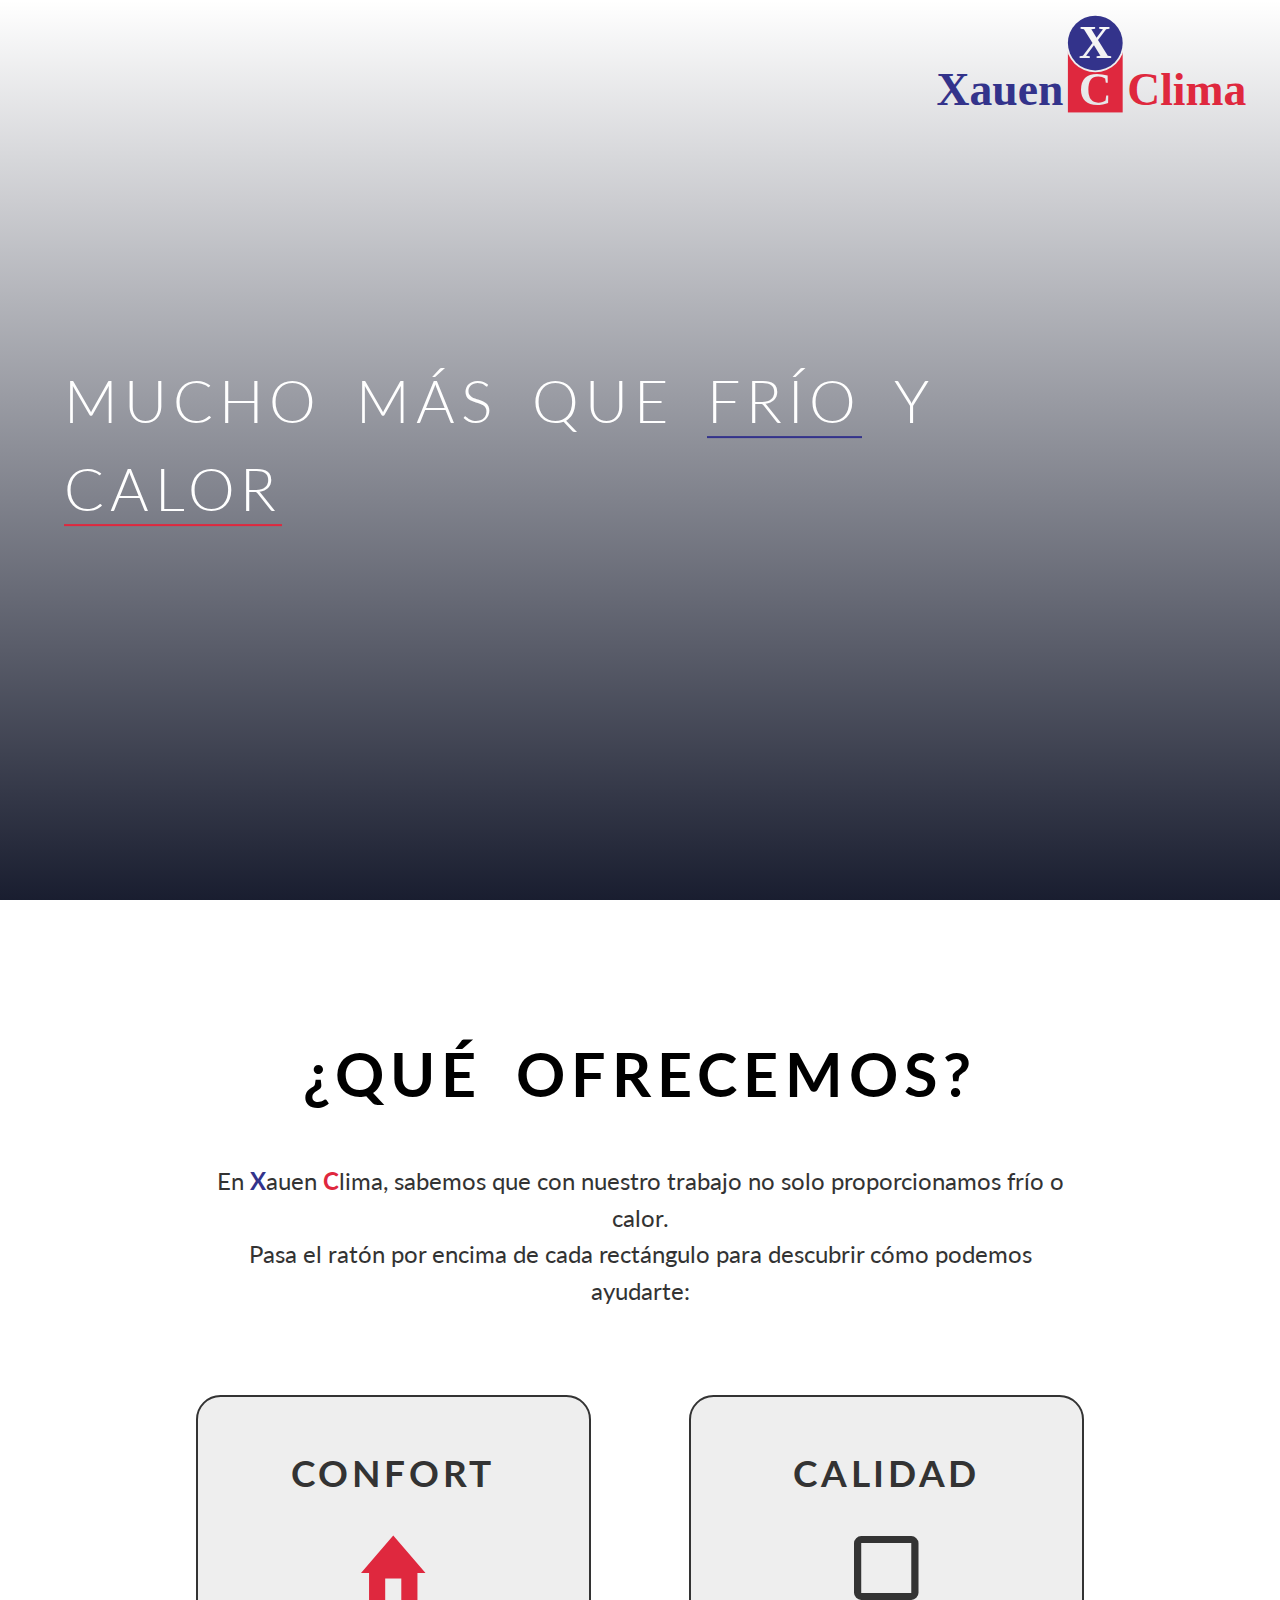
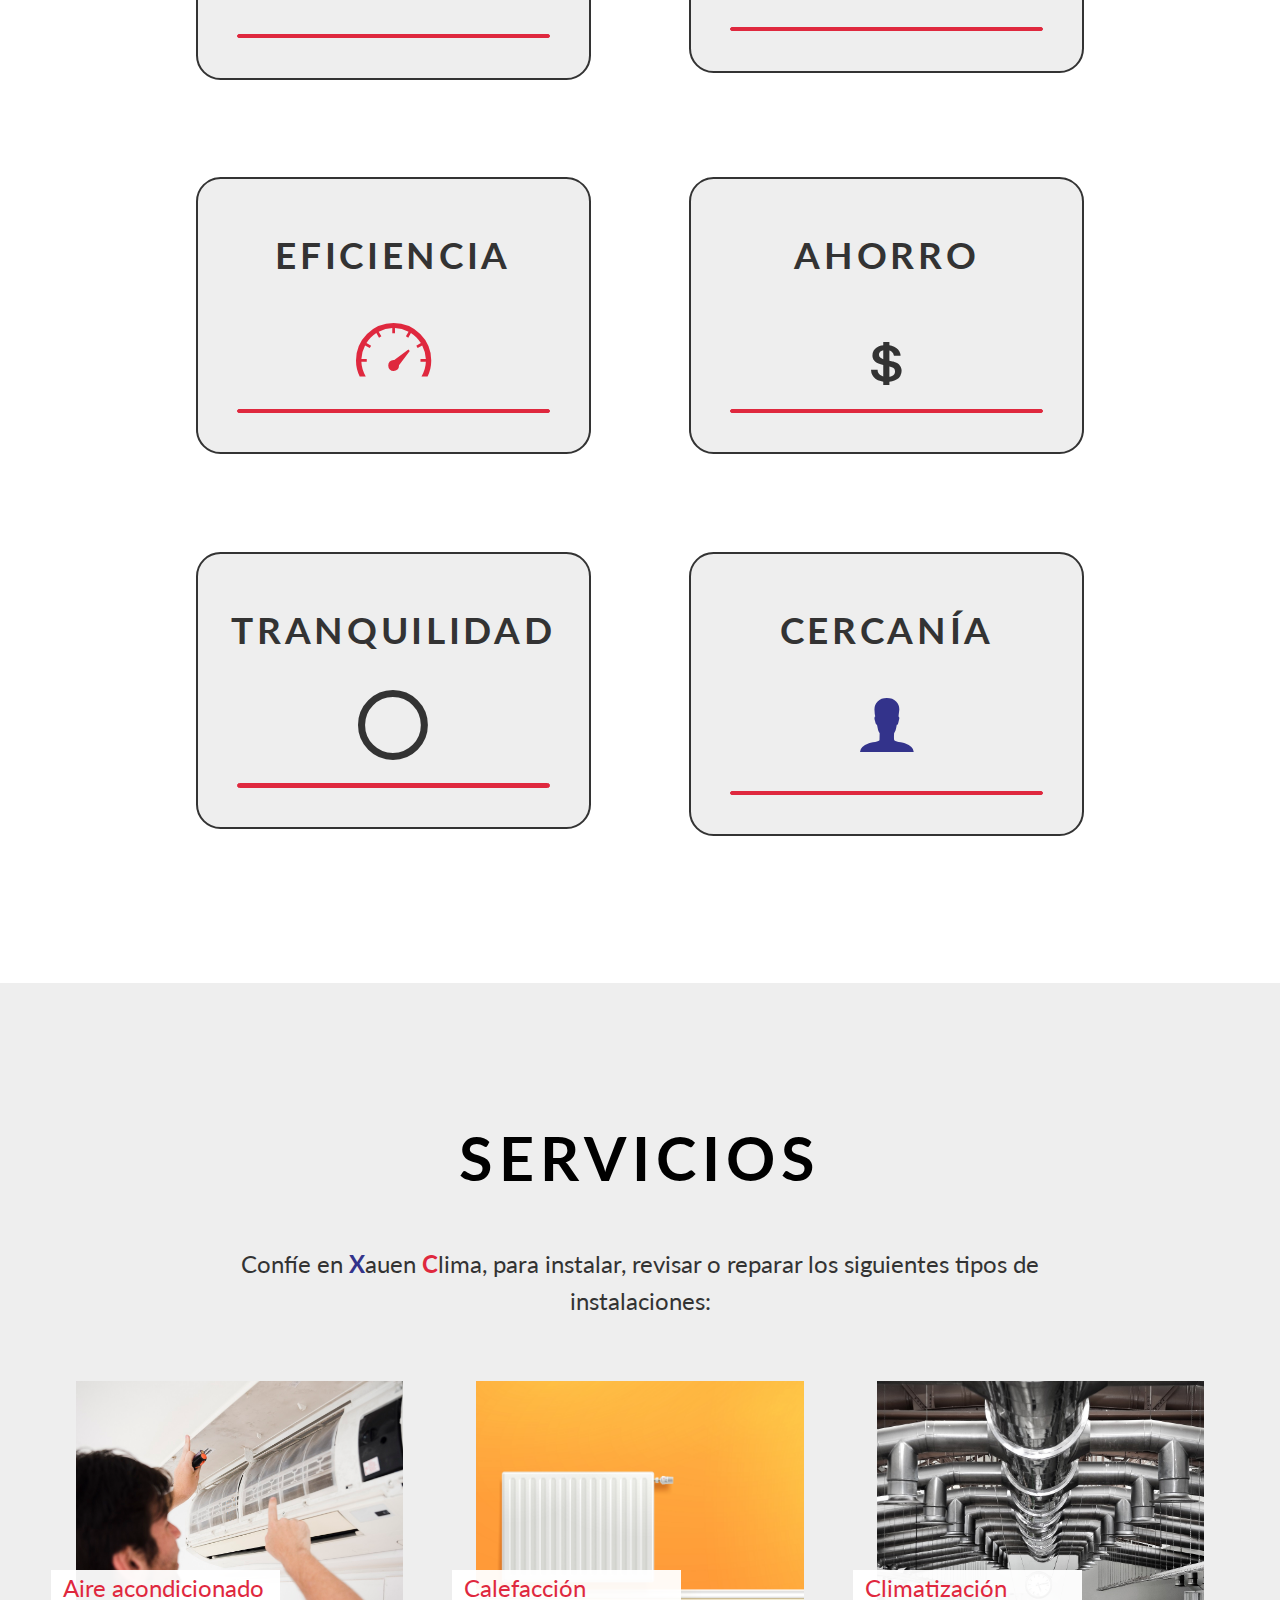
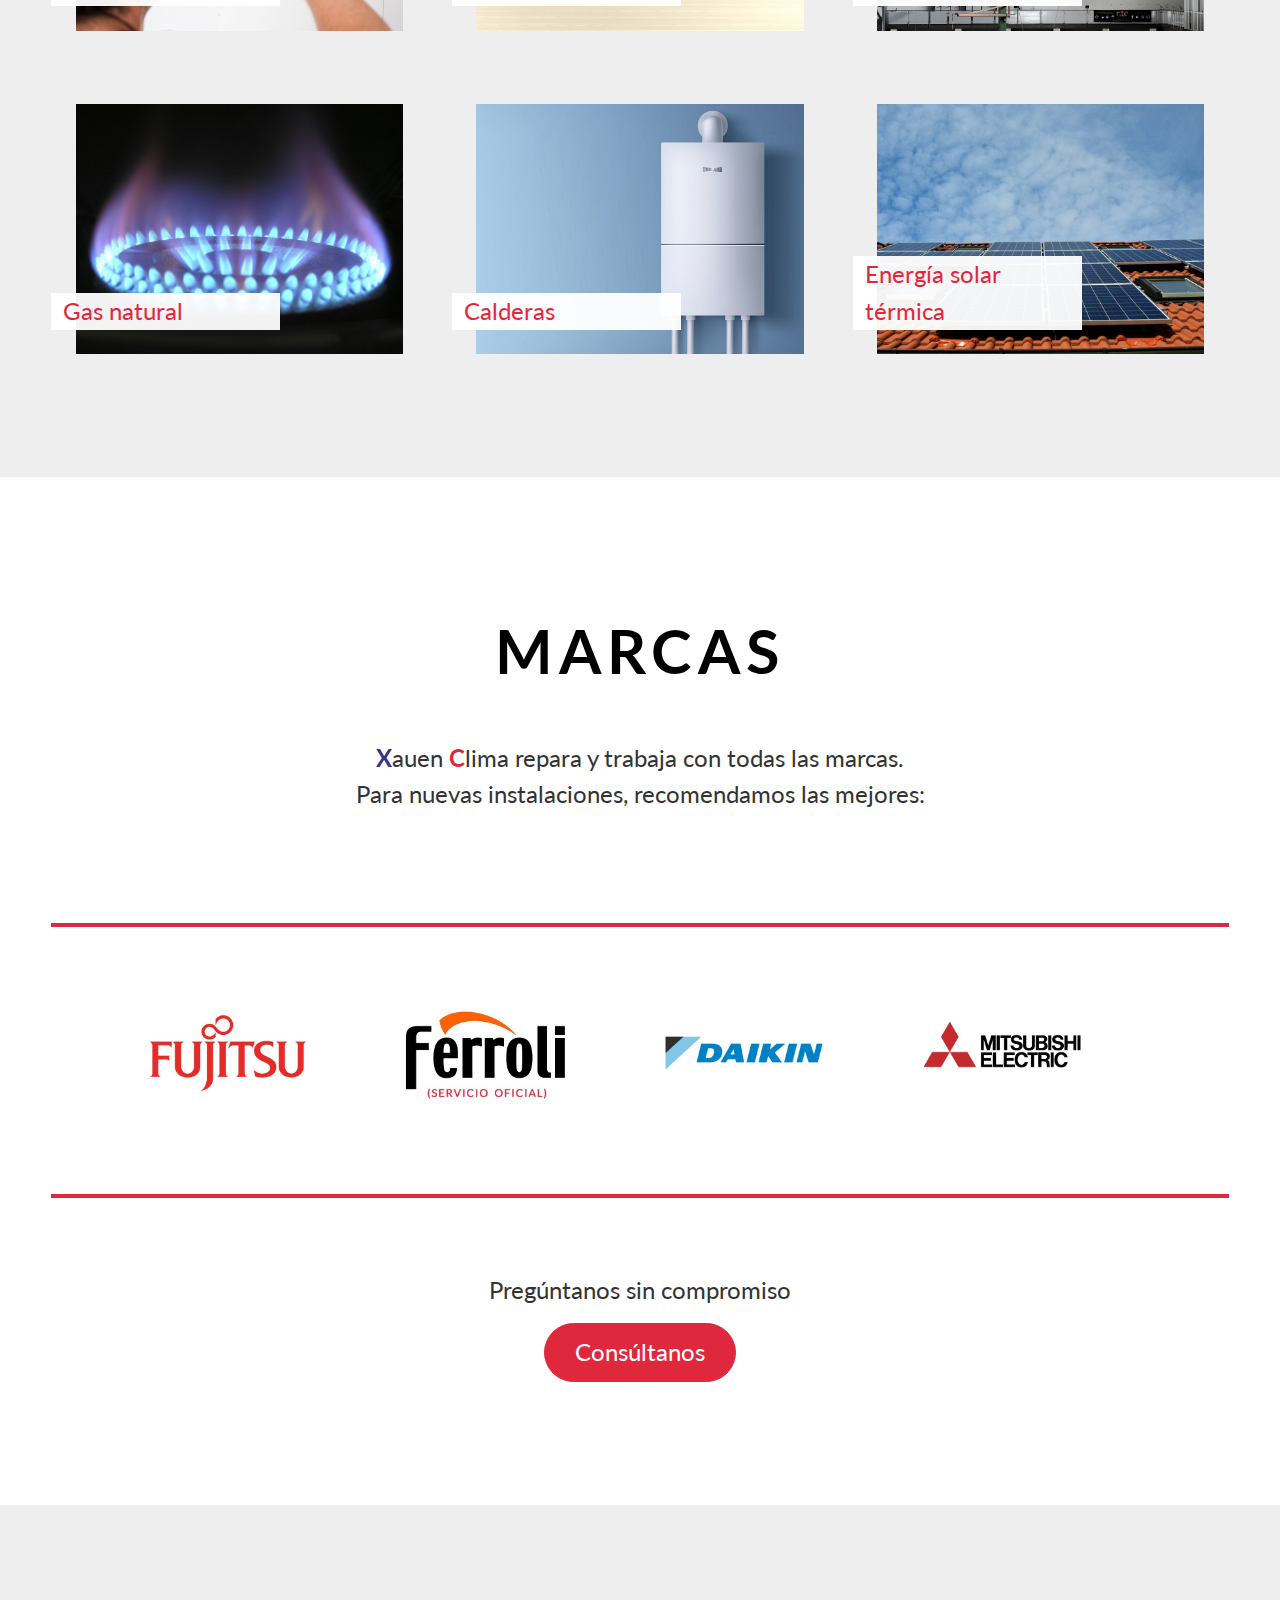
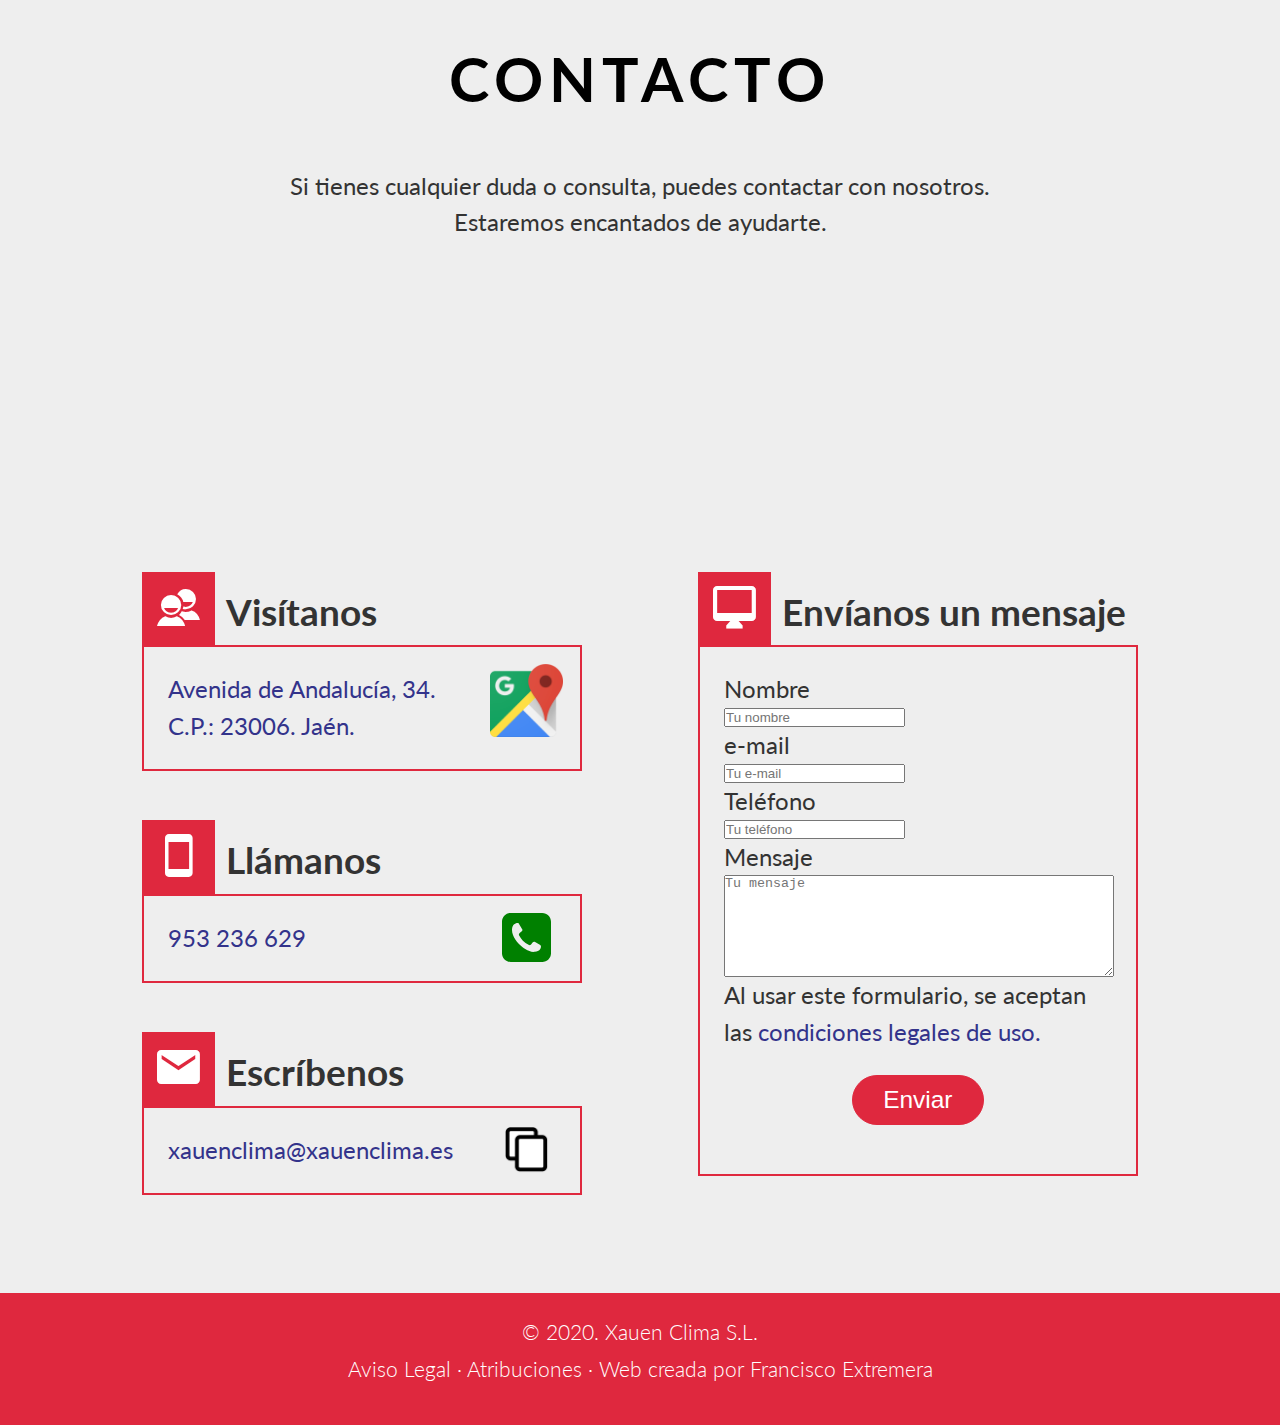
==== commit 0876c3a8: "Link to Google Maps on address text" ====
--- a/index.html
+++ b/index.html
@@ -287,7 +287,7 @@
           </div>
           <h3>Visítanos</h3>
           <p><a href="https://goo.gl/maps/VbfZpNz943VgSYpc6" target="_blank"><img class="icon-maps" src="img/google-maps.png" alt="Ver en Google Maps" title="Ver en Google Maps"></a>
-            Avenida de Andalucía, 34.<br>C.P.: 23006. Jaén.</p>
+            <a href="https://goo.gl/maps/VbfZpNz943VgSYpc6" target="_blank">Avenida de Andalucía, 34.<br>C.P.: 23006. Jaén.</a></p>
         </div>
         <div class="contact-cell">
           <div class="icon-contact">
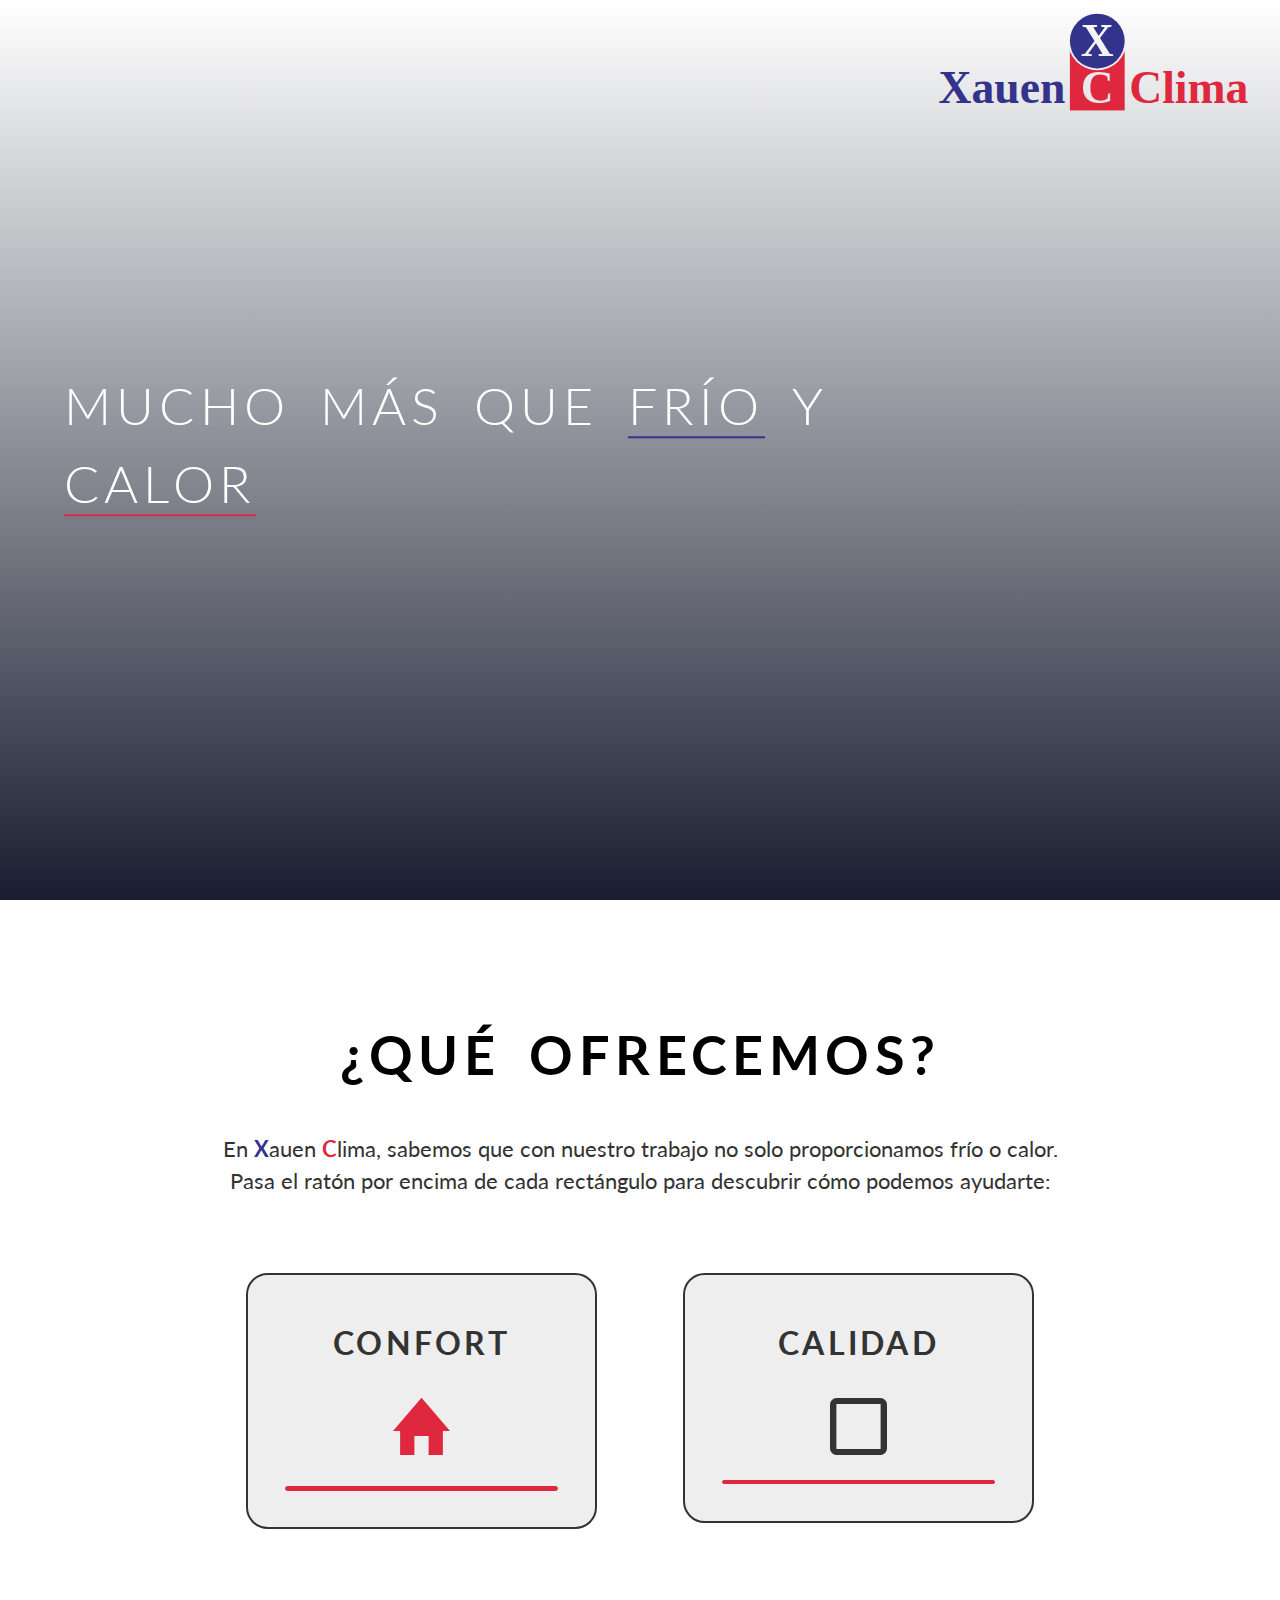
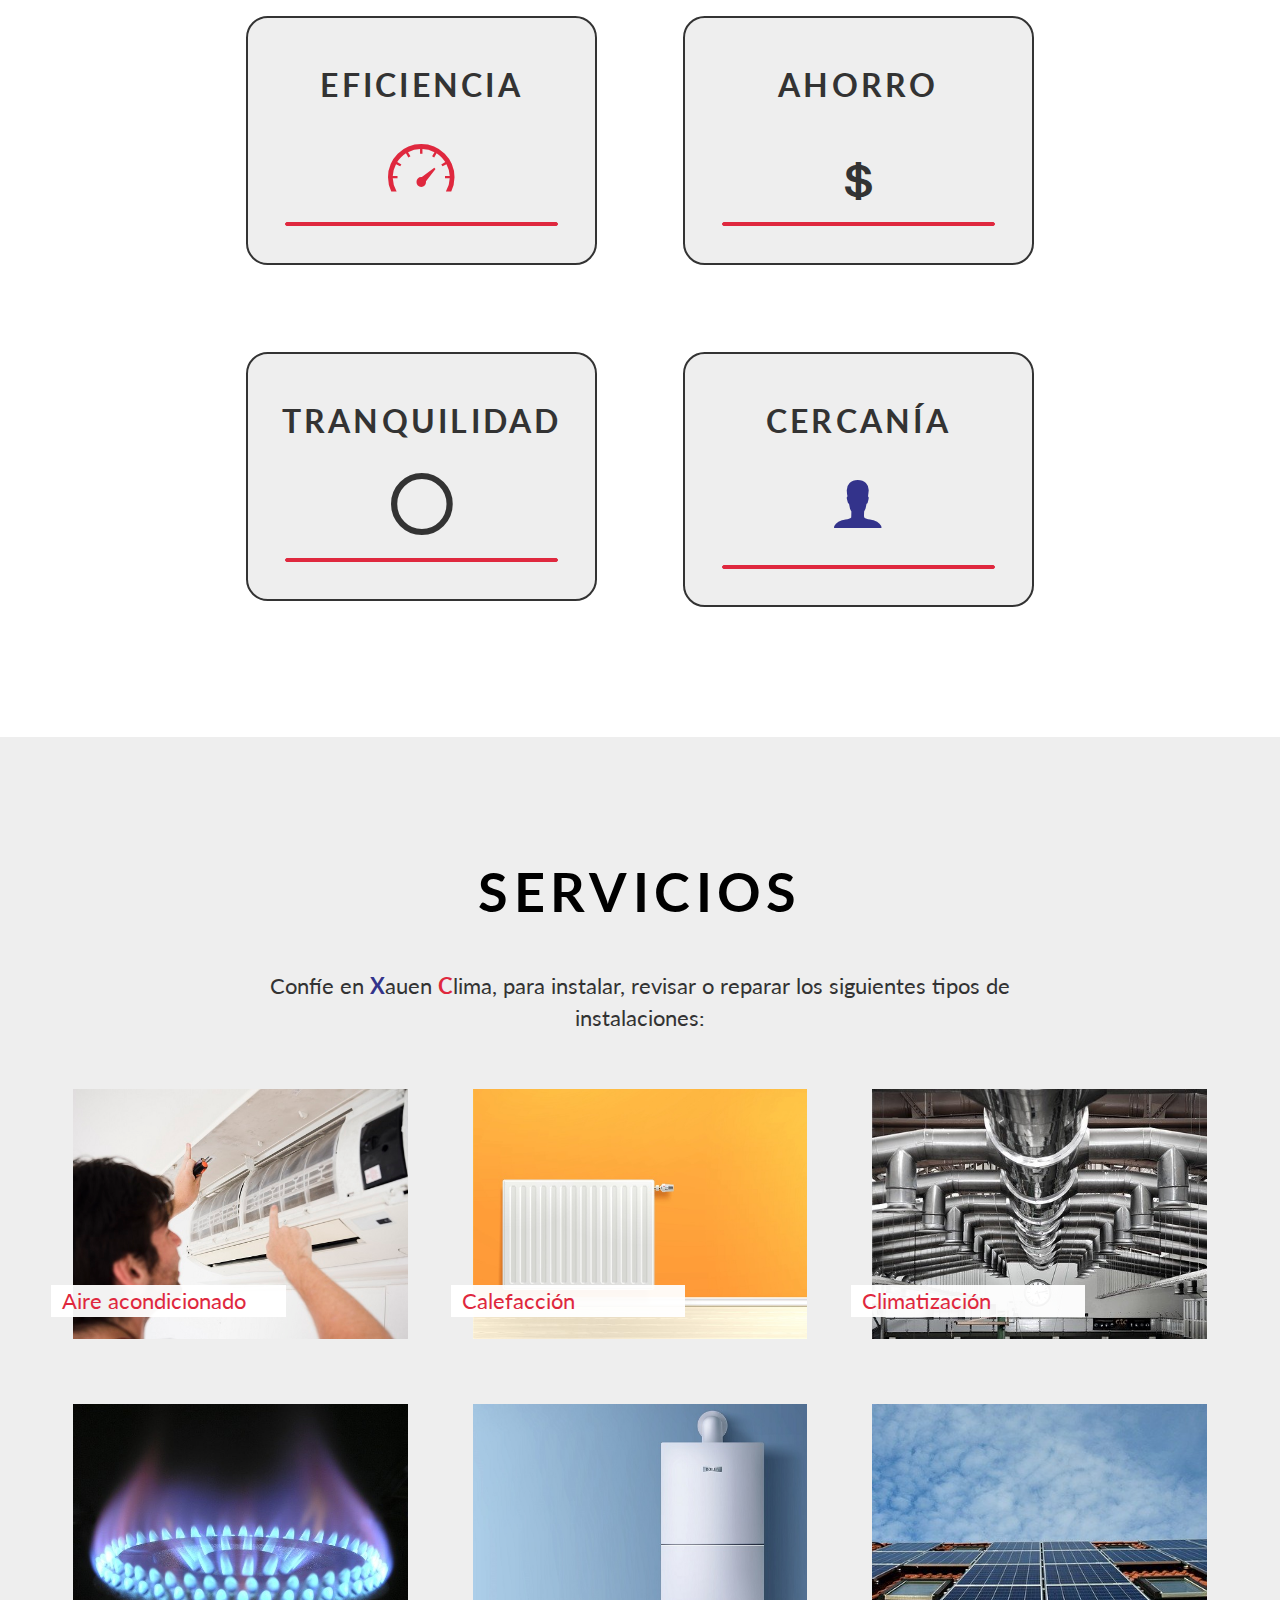
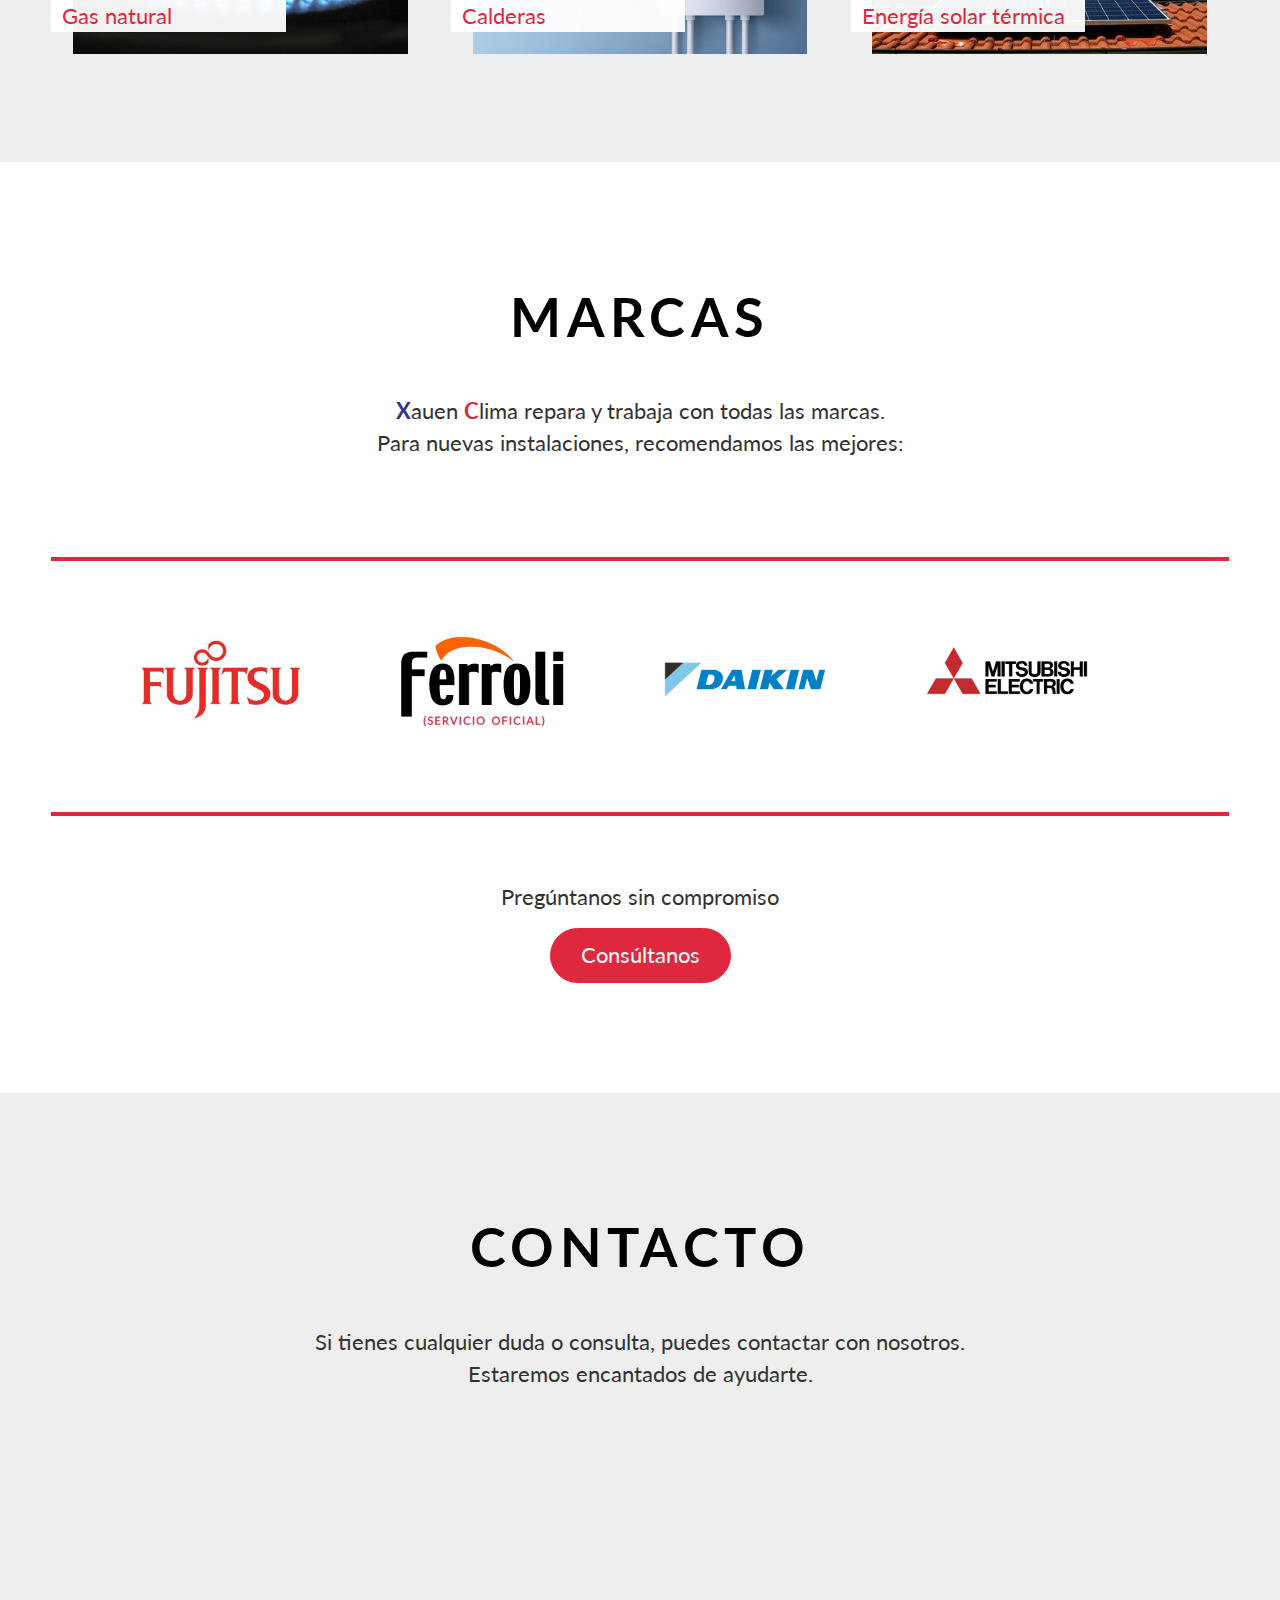
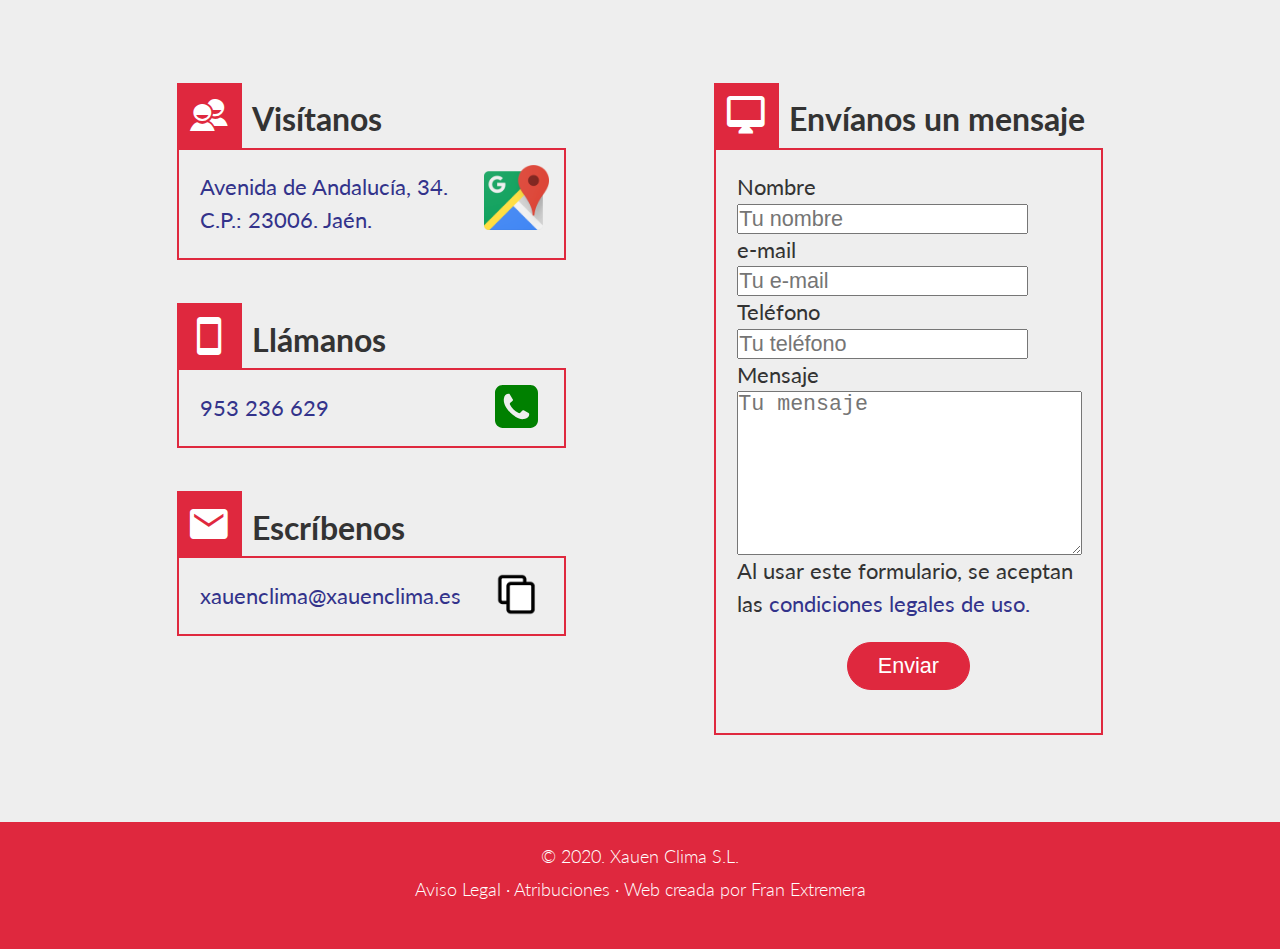
==== commit 90e9796a: "Update creator webpage on footer" ====
--- a/index.html
+++ b/index.html
@@ -346,7 +346,7 @@
     <span>·</span>
     <span class="no-wrap"><a href="attributions.html" target="_self">Atribuciones</a></span>
     <span>·</span>
-    <span class="no-wrap">Web creada por <a href="http://www.franciscoextremera.com" target="_blank">Francisco Extremera</a></span>
+    <span class="no-wrap">Web creada por <a href="http://www.franextremera.com" target="_blank">Fran Extremera</a></span>
   </footer>
 
   <script src="https://code.jquery.com/jquery-2.2.0.min.js" type="text/javascript"></script>
--- a/styles.css
+++ b/styles.css
@@ -30,13 +30,13 @@
 
 @media screen and (min-width: 320px) {
   html {
-    font-size: calc(16px + 6 * ((100vw - 320px) / 680));
+    font-size: calc(16px + 4 * ((100vw - 320px) / 680));
   }
 }
 
 @media screen and (min-width: 1350px) {
   html {
-    font-size: 22px;
+    font-size: 20px;
   }
 }
 
@@ -304,6 +304,7 @@
     margin-left: auto;
     color: RGB(225, 10, 32);
     float: right;
+    margin: 0.1em;
   }
 
   #nav-menu-button:hover,
@@ -830,6 +831,7 @@
 .form input,
 .form textarea {
   display: block;
+  font-size: inherit;
 }
 
 .form textarea {
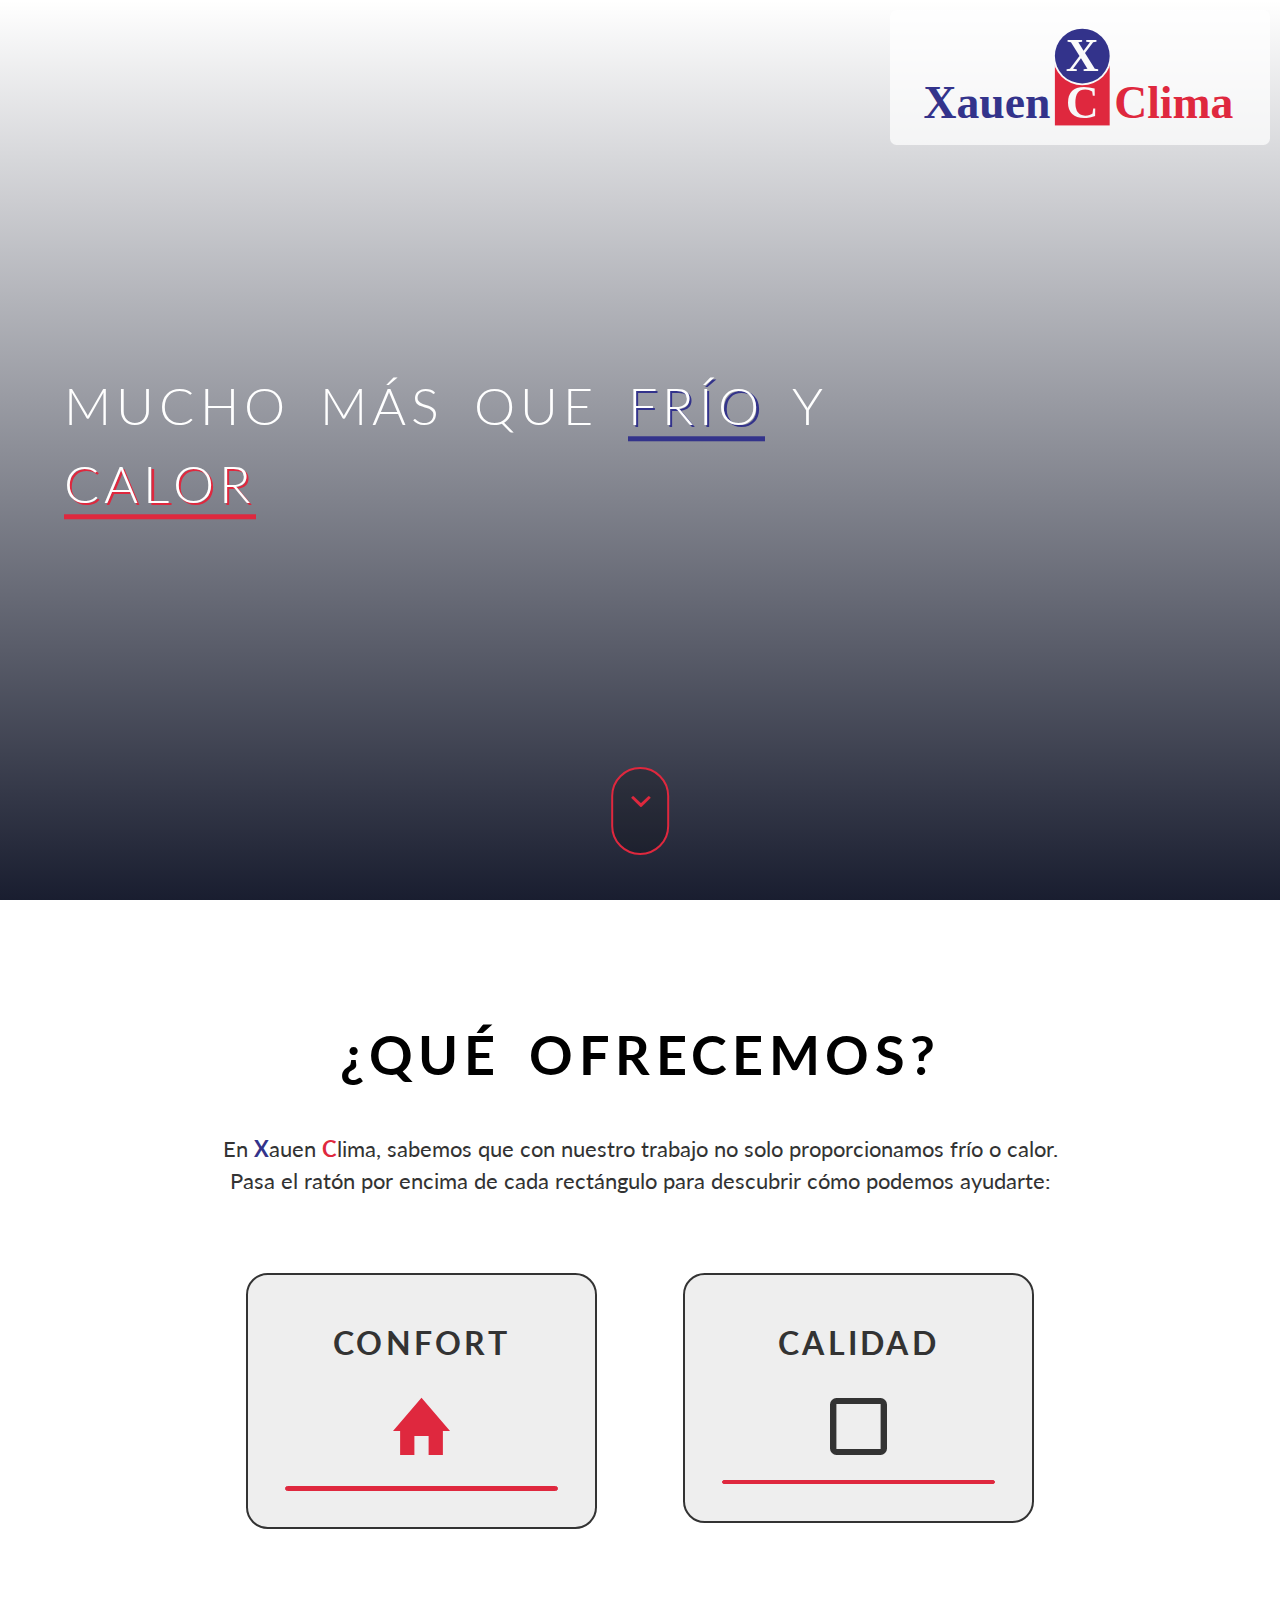
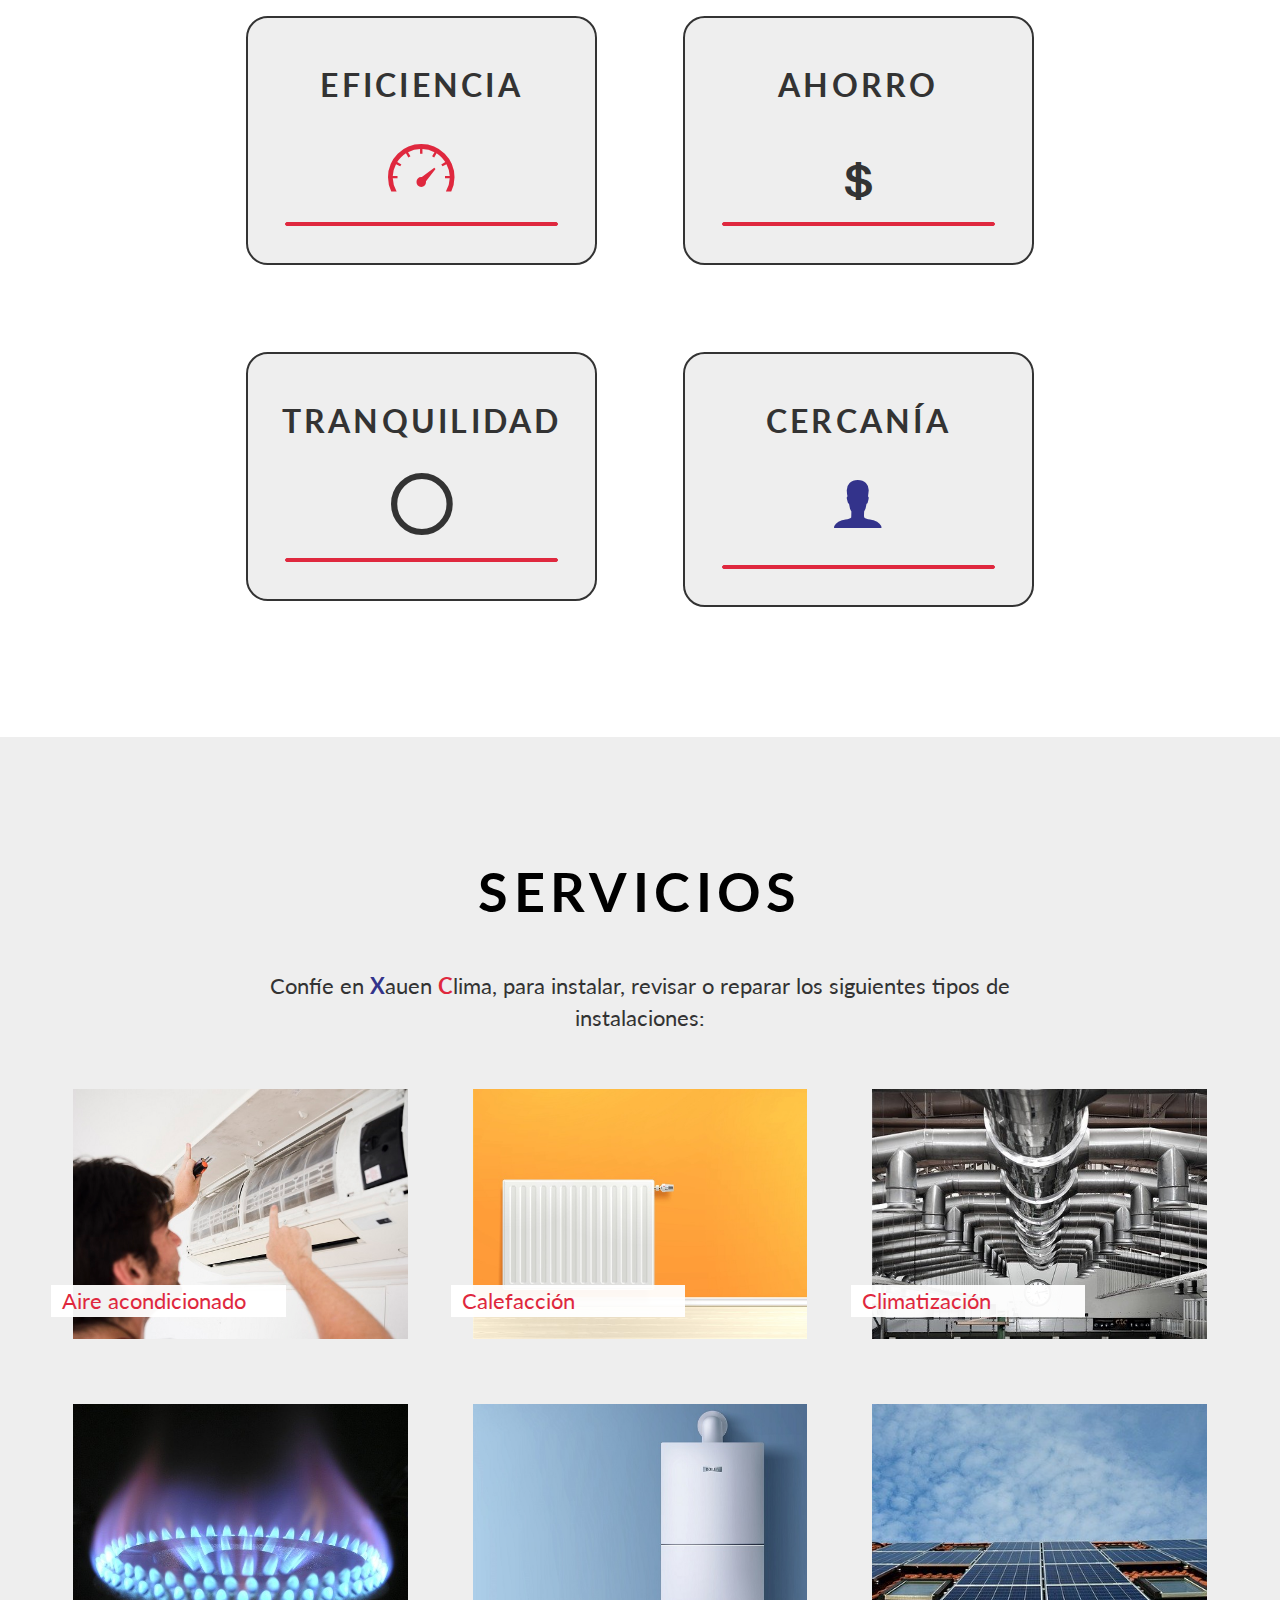
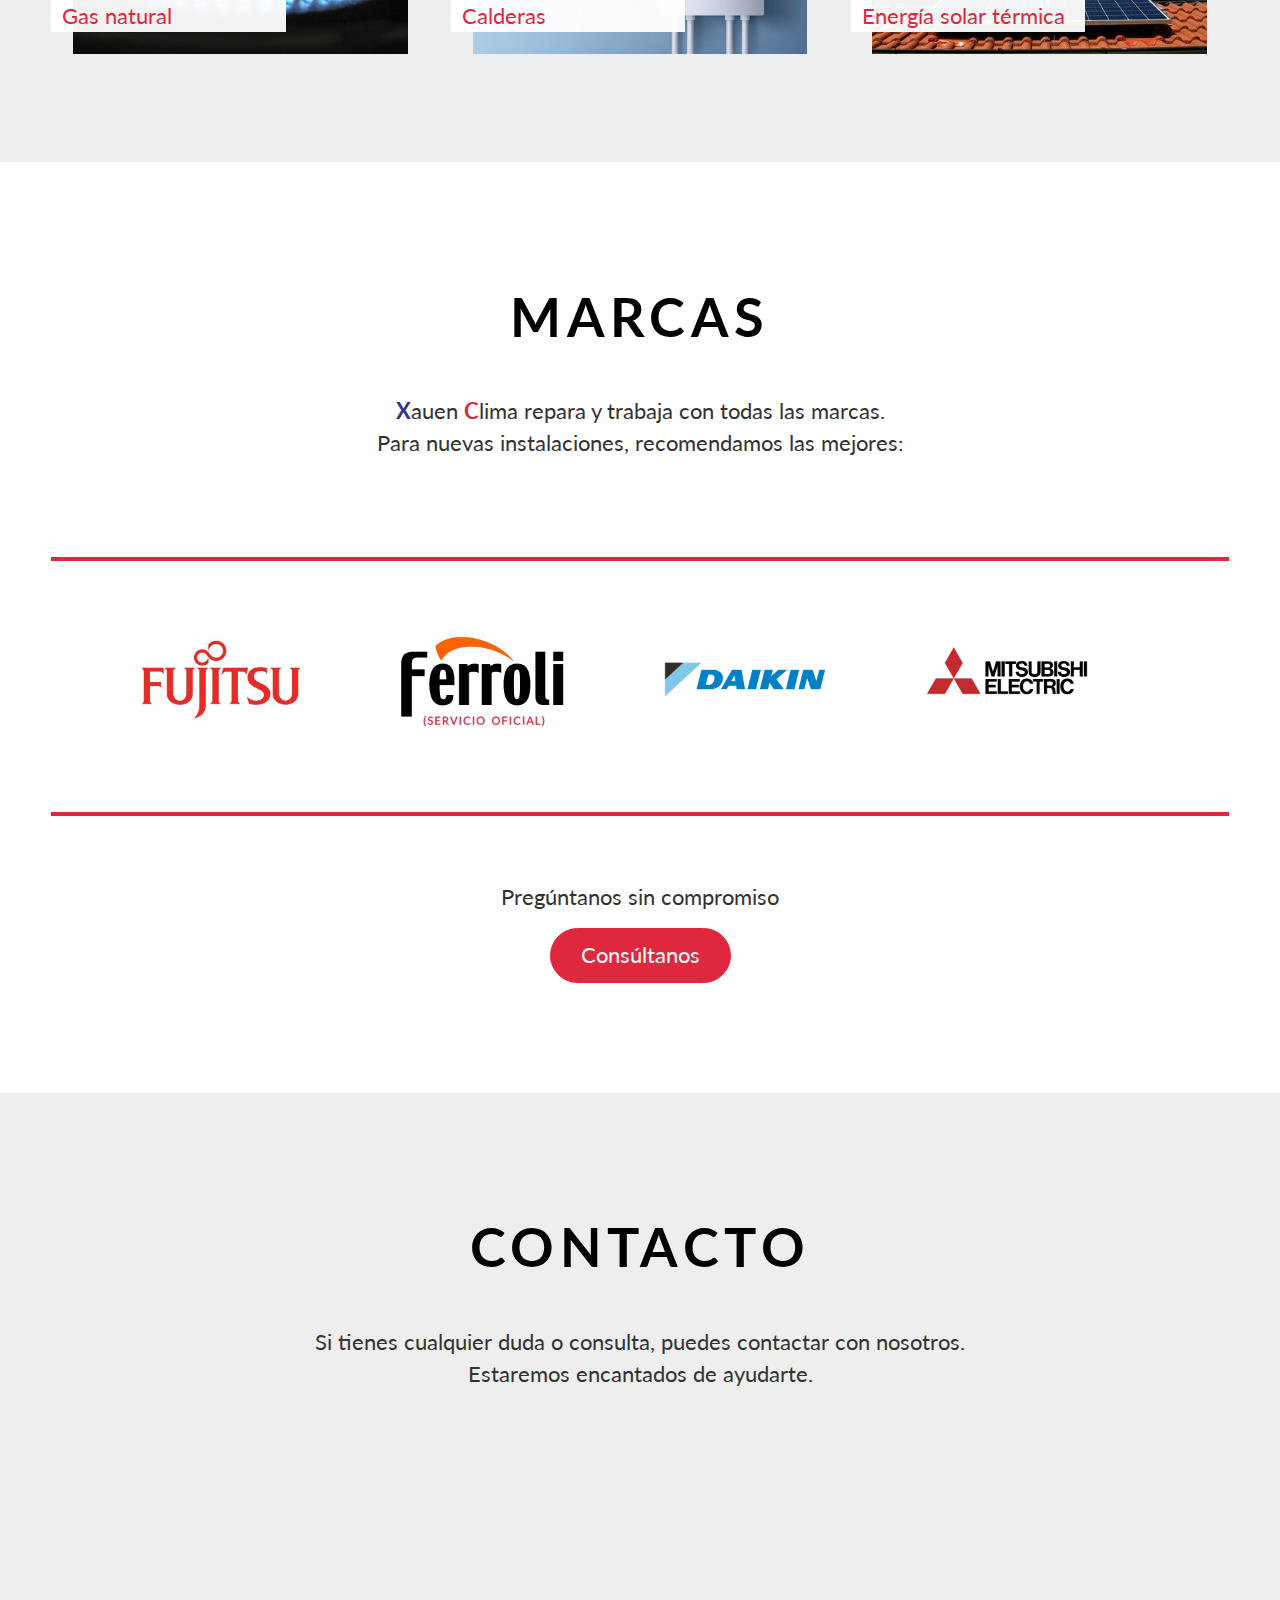
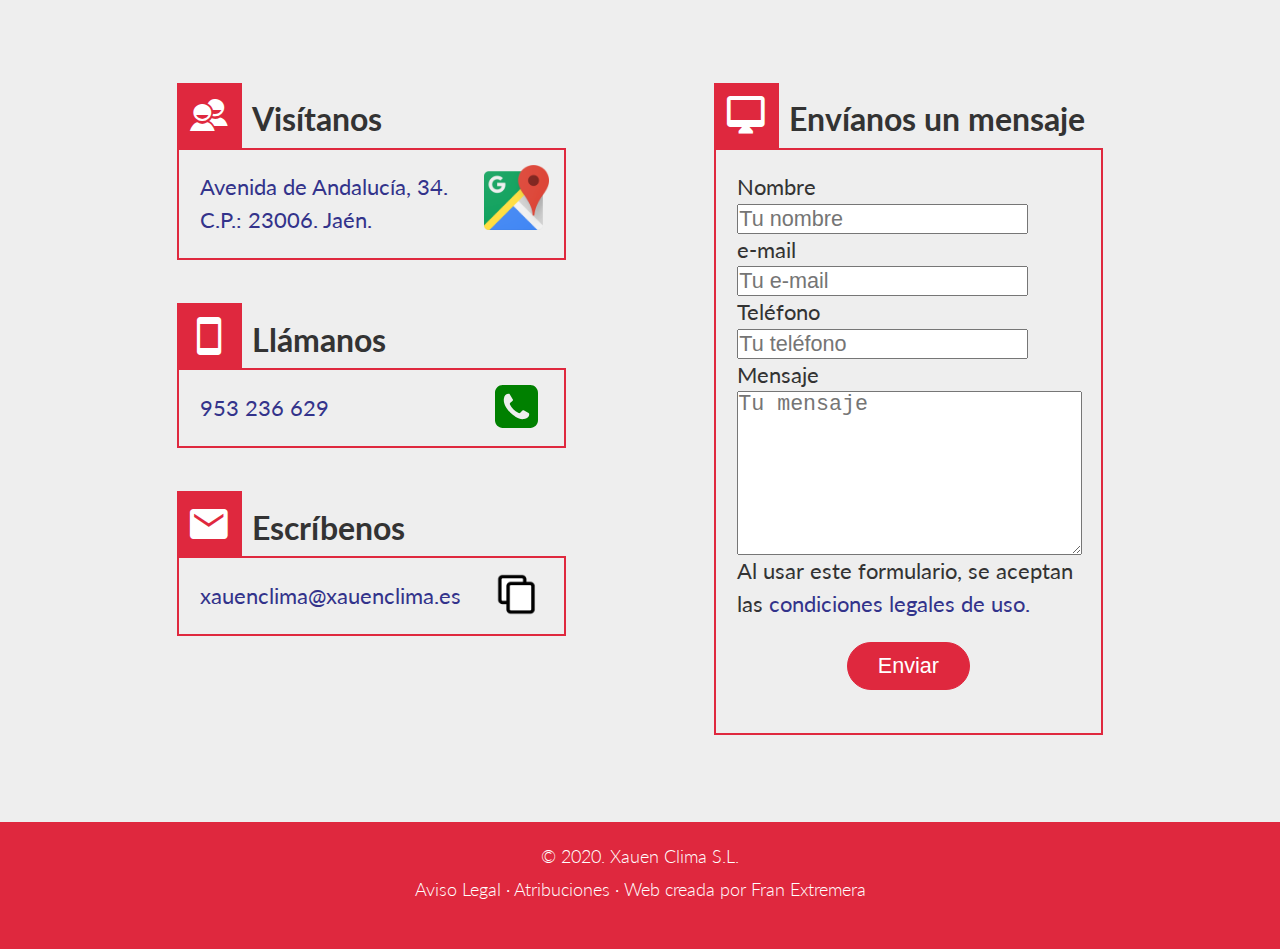
==== commit 7f9fa94c: "Added chevron button on header section" ====
--- a/index.html
+++ b/index.html
@@ -22,8 +22,15 @@
   <link rel="stylesheet" href="styles.css">
   <!-- Hero image depending on date -->
   <script type="text/javascript" src="scriptOnLoad.js"></script>
-
-
+  <!-- Global site tag (gtag.js) - Google Analytics -->
+  <script async src="https://www.googletagmanager.com/gtag/js?id=UA-154894320-3"></script>
+  <script>
+    window.dataLayer = window.dataLayer || [];
+    function gtag(){dataLayer.push(arguments);}
+    gtag('js', new Date());
+
+    gtag('config', 'UA-154894320-3');
+  </script>
 </head>
 
 <body>
@@ -53,7 +60,12 @@
     <div class="hero-text-box">
       <h2>MUCHO MÁS QUE <span class="underline-blue">FRÍO</span> Y <span class="underline-red">CALOR</span><br>
       </h2>
-    </div>
+	</div>
+	
+	<a class="chevron-button" href="#we-offer">
+		<i class="ion-chevron-down"></i>
+	</a>
+
   </header>
 
   <noscript>
--- a/styles.css
+++ b/styles.css
@@ -19,6 +19,7 @@
   line-height: 150%;
   text-rendering: optimizeLegibility;
   overflow-x: hidden;
+  scroll-behavior: smooth;
 }
 
 /* Set the font size to go between being 16px on a 320px screen to 22px on a 1350px screen */
@@ -356,7 +357,6 @@
 /* --------------------------------------------------------- */
 header {
   background-size: cover;
-  background-position: right;
   background-attachment: fixed;
   position: relative;
   height: 100vh;
@@ -364,10 +364,12 @@
 
 .cold-season {
   background-image: linear-gradient(rgba(0, 0, 0, 0), rgba(10, 0, 0, 0.9)), url(img/hero-winter.jpg);
+  background-position: right;
 }
 
 .hot-season {
   background-image: linear-gradient(rgba(0, 0, 0, 0), rgba(0, 5, 25, 0.9)), url(img/hero-summer.jpg);
+  background-position: center;
 }
 
 .logo {
@@ -377,7 +379,16 @@
   margin: 0.2em;
   max-width: 50vw;
   max-height: 15vh;
-  transition: all 1s;
+  background-color: rgba(255, 255, 255, 0.7);
+  border: 0.2rem solid transparent;
+  border-radius: 0.3rem;
+  padding: 0.5rem;
+  transition: all 0.5s;
+}
+
+.logo:hover{
+	background-color: rgba(255, 255, 255, 0.9);
+	border: 0.2rem solid rgb(223,40,62);
 }
 
 .hero-text-box {
@@ -395,11 +406,39 @@
 }
 
 .underline-blue {
-  border-bottom: solid 0.05em RGB(51, 51, 139);
+  border-bottom: solid 0.1em RGB(51, 51, 139);
+  text-shadow: 0.1rem 0.1rem RGB(51, 51, 139);
 }
 
 .underline-red {
-  border-bottom: solid 0.05em RGB(223, 40, 62);
+  border-bottom: solid 0.1em RGB(223, 40, 62);
+  text-shadow: 0.1rem 0.1rem RGB(223, 40, 62);
+}
+
+.chevron-button{
+	position: absolute;
+	display: inline-block;
+	bottom: 5%;
+	left: 50%;
+	transform: translateX(-50%);
+	padding: 0.8rem;
+	padding-bottom: 1.6rem;
+	border: 0.1rem solid RGB(223, 40, 62);
+	background-color: rgba(0, 0, 0, 0.2);
+	border-radius: 2rem;
+	text-align: center;
+}
+
+.chevron-button i{
+	display: inline-block;
+	color: RGB(223, 40, 62);
+	text-decoration: none;
+	text-transform: uppercase;
+	transition: transform 0.2s;
+}
+
+.chevron-button:hover i{
+	transform: translateY(1rem);
 }
 
 /* --------------------------------------------------------- */
